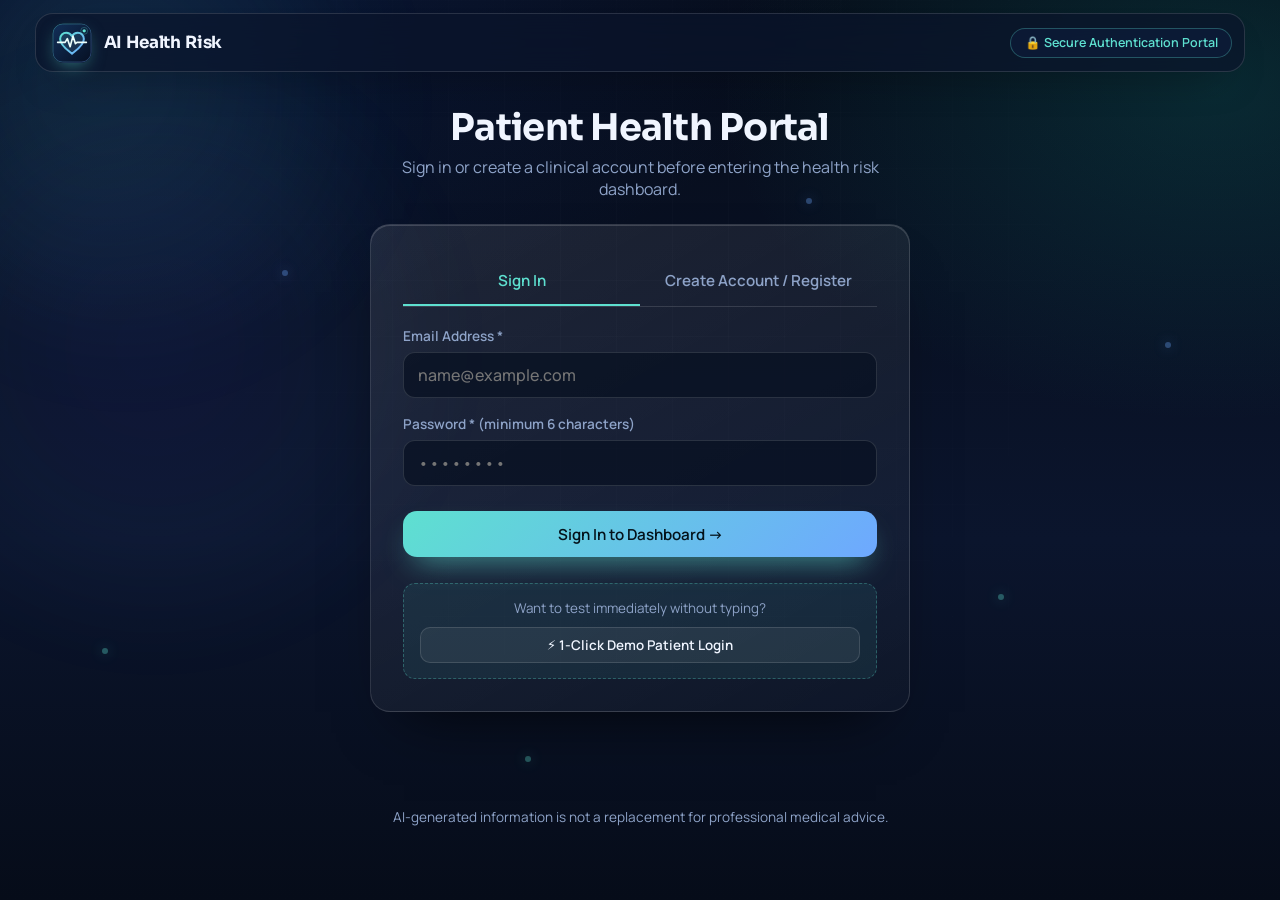
==== admin.html @ 74d78f38 "Checkpoint: Working baseline before HealthBridge AI transformation" ====
<!DOCTYPE html>
<html lang="en">

<head>
  <meta charset="utf-8">
  <meta name="viewport" content="width=device-width, initial-scale=1">
  <title>Private Database & Access Logs | AI Health Risk</title>
  <meta name="description" content="Private database viewer and access activity log.">
  <meta name="theme-color" content="#060c19">
  <link rel="icon" href="assets/icons/favicon.svg" type="image/svg+xml">
  <link rel="stylesheet" href="style.css">
  <style>
    .admin-container {
      max-width: 1080px;
      margin: 1.5rem auto 3rem;
    }
    .admin-stat-grid {
      display: grid;
      grid-template-columns: repeat(auto-fit, minmax(210px, 1fr));
      gap: 1rem;
      margin: 1.2rem 0;
    }
    .stat-card {
      padding: 1.2rem;
      border-radius: 16px;
      background: rgba(255, 255, 255, 0.04);
      border: 1px solid var(--edge);
    }
    .stat-val {
      font-family: 'Sora', sans-serif;
      font-size: 1.8rem;
      font-weight: 700;
      color: var(--text);
      margin: .2rem 0;
    }
    .admin-table-wrap {
      overflow-x: auto;
      border-radius: 14px;
      border: 1px solid var(--edge);
      margin-top: .8rem;
    }
    .admin-table {
      width: 100%;
      border-collapse: collapse;
      text-align: left;
      font-size: .88rem;
    }
    .admin-table th {
      background: rgba(14, 28, 58, 0.85);
      color: var(--mute);
      padding: .85rem 1rem;
      font-weight: 600;
      border-bottom: 1px solid var(--edge);
      text-transform: uppercase;
      font-size: .75rem;
      letter-spacing: .06em;
    }
    .admin-table td {
      padding: .85rem 1rem;
      border-bottom: 1px solid rgba(255, 255, 255, 0.05);
      color: var(--text);
    }
    .admin-table tr:hover td {
      background: rgba(94, 224, 208, 0.04);
    }
    .status-badge-ok {
      display: inline-flex;
      align-items: center;
      gap: .35rem;
      padding: .2rem .65rem;
      border-radius: 99px;
      font-size: .78rem;
      font-weight: 700;
      background: rgba(95, 227, 176, 0.15);
      border: 1px solid rgba(95, 227, 176, 0.35);
      color: var(--low);
    }
    .status-badge-failed {
      display: inline-flex;
      align-items: center;
      gap: .35rem;
      padding: .2rem .65rem;
      border-radius: 99px;
      font-size: .78rem;
      font-weight: 700;
      background: rgba(255, 93, 120, 0.15);
      border: 1px solid rgba(255, 93, 120, 0.35);
      color: var(--crit);
    }
    .db-location-box {
      display: flex;
      align-items: center;
      gap: .6rem;
      padding: .8rem 1rem;
      border-radius: 12px;
      background: rgba(8, 16, 34, 0.8);
      border: 1px solid var(--edge);
      font-family: monospace;
      font-size: .85rem;
      color: var(--aqua);
      margin: 1rem 0;
      word-break: break-all;
    }
    .tab-pills {
      display: flex;
      gap: .5rem;
      margin-bottom: 1rem;
    }
    .tab-pill {
      padding: .5rem 1.1rem;
      border-radius: 10px;
      border: 1px solid var(--edge);
      background: rgba(255, 255, 255, 0.05);
      color: var(--mute);
      cursor: pointer;
      font-weight: 600;
      font-size: .88rem;
      transition: all .2s;
    }
    .tab-pill.active {
      background: linear-gradient(135deg, var(--aqua), var(--blue));
      color: #04121a;
      border-color: transparent;
    }
  </style>
</head>

<body>
  <a class="skip" href="#main">Skip to content</a>
  <div class="bg" aria-hidden="true"><i></i><i></i><i></i><i></i><i></i><i></i></div>
  <div class="orb-float a" aria-hidden="true"></div>
  <div class="orb-float b" aria-hidden="true"></div>

  <header class="topbar">
    <a class="brand" href="index.html" aria-label="AI Health Risk home">
      <b>
        <svg class="ico" viewBox="0 0 24 24" fill="none" stroke="currentColor" stroke-width="1.8" stroke-linecap="round" stroke-linejoin="round" aria-hidden="true">
          <path d="M3 12h4l3-8 4 16 3-8h4" />
        </svg>
      </b>
      <span>AI Health Risk</span>
    </a>
    <div style="display:flex;align-items:center;gap:.8rem;margin-left:auto">
      <span class="pill-chip" style="color:var(--mod);border-color:rgba(245,194,107,.4)">
        🔒 Owner Private View (Only Visible to You)
      </span>
      <a href="index.html" class="btn btn-sm">&larr; Return to Dashboard</a>
    </div>
  </header>

  <main id="main" class="container admin-container">
    <div style="display:flex;justify-content:space-between;align-items:flex-end;gap:1rem;flex-wrap:wrap;margin:1.4rem 0 1rem">
      <div>
        <h1 class="ptitle" style="margin:0 0 .2rem">Database & Login Activity Monitor</h1>
        <p class="psub" style="margin:0">Private database console showing registered patients and login event records. All accounts are auto-accepted with zero submit requirement.</p>
      </div>
      <button id="refresh-all-btn" class="btn p" type="button">🔄 Refresh Data</button>
    </div>

    <!-- Storage File Details -->
    <div class="db-location-box">
      <span>📁 Database Storage File:</span>
      <span><strong>health_risk.db</strong> (SQLite) &bull; Tables: <strong>users</strong>, <strong>login_activities</strong></span>
    </div>

    <!-- Summary Stats -->
    <div class="admin-stat-grid">
      <div class="stat-card">
        <span style="font-size:.82rem;color:var(--mute);text-transform:uppercase;letter-spacing:.05em">Total Registered Users</span>
        <div id="stat-total-users" class="stat-val" style="color:var(--aqua)">-</div>
        <p style="margin:0;font-size:.82rem;color:var(--mute)">Saved in <code>users</code> table</p>
      </div>
      <div class="stat-card">
        <span style="font-size:.82rem;color:var(--mute);text-transform:uppercase;letter-spacing:.05em">Account Status</span>
        <div class="stat-val" style="color:var(--low)">100% Accepted</div>
        <p style="margin:0;font-size:.82rem;color:var(--mute)">All users auto-accepted</p>
      </div>
      <div class="stat-card">
        <span style="font-size:.82rem;color:var(--mute);text-transform:uppercase;letter-spacing:.05em">Login Events Logged</span>
        <div id="stat-total-logins" class="stat-val" style="color:var(--blue)">-</div>
        <p style="margin:0;font-size:.82rem;color:var(--mute)">Saved in <code>login_activities</code></p>
      </div>
      <div class="stat-card">
        <span style="font-size:.82rem;color:var(--mute);text-transform:uppercase;letter-spacing:.05em">Server Status</span>
        <div id="stat-server-status" class="stat-val" style="color:var(--low)">Online</div>
        <p style="margin:0;font-size:.82rem;color:var(--mute)">FastAPI backend at :8000</p>
      </div>
    </div>

    <!-- Navigation View Switcher -->
    <div class="tab-pills">
      <button class="tab-pill active" id="pill-users-btn" type="button">👥 Registered Accounts Database</button>
      <button class="tab-pill" id="pill-logins-btn" type="button">📋 Login & Access Logs (Who Logged In)</button>
    </div>

    <!-- View 1: Registered Users Table -->
    <section id="section-users" class="glass tilt" style="margin-bottom:2rem">
      <div class="card-header">
        <div>
          <h2 style="margin:0;font-size:1.25rem">Registered Patient Accounts</h2>
          <p style="color:var(--mute);font-size:.88rem;margin-top:.2rem">All users saved in <code>health_risk.db</code>. Status is permanently accepted.</p>
        </div>
      </div>
      <div class="admin-table-wrap">
        <table class="admin-table">
          <thead>
            <tr>
              <th style="width:60px">ID</th>
              <th>Full Name</th>
              <th>Email Address</th>
              <th>Registration Date</th>
              <th>Status</th>
              <th>Assessments</th>
            </tr>
          </thead>
          <tbody id="admin-users-tbody">
            <tr>
              <td colspan="6" style="text-align:center;padding:1.5rem;color:var(--mute)">Loading users from health_risk.db...</td>
            </tr>
          </tbody>
        </table>
      </div>
    </section>

    <!-- View 2: Login Events Log Table -->
    <section id="section-logins" class="glass tilt" style="display:none;margin-bottom:2rem">
      <div class="card-header">
        <div>
          <h2 style="margin:0;font-size:1.25rem">Login Activity History</h2>
          <p style="color:var(--mute);font-size:.88rem;margin-top:.2rem">Log of who attempted to log in or register, timestamps, and authentication outcomes.</p>
        </div>
      </div>
      <div class="admin-table-wrap">
        <table class="admin-table">
          <thead>
            <tr>
              <th style="width:60px">#</th>
              <th>Event</th>
              <th>User Email</th>
              <th>User Name</th>
              <th>Event Timestamp</th>
              <th>Outcome</th>
            </tr>
          </thead>
          <tbody id="admin-logins-tbody">
            <tr>
              <td colspan="6" style="text-align:center;padding:1.5rem;color:var(--mute)">Loading login event history from health_risk.db...</td>
            </tr>
          </tbody>
        </table>
      </div>
    </section>
  </main>

  <footer class="site">Private Clinical Administrator Console &bull; AI Health Risk Prediction System</footer>
  <script src="api.js"></script>
  <script src="common.js"></script>
  <script src="admin.js"></script>
</body>

</html>
---- style.css ----
@import url('https://fonts.googleapis.com/css2?family=Manrope:wght@400;500;600;700&family=Sora:wght@500;600;700&display=swap');

:root {
  /* ============================================================
     DESIGN SYSTEM TOKENS: AI HEALTH RISK PREDICTION SYSTEM
     ============================================================ */
  /* Surfaces & Backgrounds */
  --bg-deep: #050b17;
  --bg-base: #060c19;
  --bg-surface: #0b152d;
  --bg-surface-elevated: #101e40;
  --bg-glass: rgba(11, 22, 48, 0.72);
  --bg-glass-hover: rgba(16, 32, 68, 0.82);
  --bg-card: rgba(13, 24, 52, 0.65);
  --bg-input: rgba(7, 14, 30, 0.78);

  /* Brand Palette (Medical Teal & Clinical Blue) */
  --primary: #5ee0d0;
  --primary-hover: #45d4c3;
  --primary-glow: rgba(94, 224, 208, 0.28);
  --primary-muted: rgba(94, 224, 208, 0.12);
  --secondary: #6ea8ff;
  --secondary-glow: rgba(110, 168, 255, 0.25);
  --secondary-muted: rgba(110, 168, 255, 0.12);
  --accent-cyan: #38bdf8;

  /* High-Contrast Accessible Text */
  --text-main: #f0f5ff;
  --text-secondary: #c0d1ed;
  --text-muted: #8ea3c8;
  --text-faint: #5d7195;
  --text-inverse: #031218;

  /* Semantic Clinical Risk Tokens (Always accompanied by icon + text label) */
  --risk-low: #34d399;
  --risk-low-bg: rgba(52, 211, 153, 0.14);
  --risk-low-border: rgba(52, 211, 153, 0.4);

  --risk-mod: #fbbf24;
  --risk-mod-bg: rgba(251, 191, 36, 0.14);
  --risk-mod-border: rgba(251, 191, 36, 0.4);

  --risk-high: #fb923c;
  --risk-high-bg: rgba(251, 146, 60, 0.15);
  --risk-high-border: rgba(251, 146, 60, 0.45);

  --risk-crit: #f87171;
  --risk-crit-bg: rgba(248, 113, 113, 0.16);
  --risk-crit-border: rgba(248, 113, 113, 0.48);

  --risk-info: #60a5fa;
  --risk-info-bg: rgba(96, 165, 250, 0.14);
  --risk-info-border: rgba(96, 165, 250, 0.4);

  /* Borders & Shadows */
  --border-subtle: rgba(255, 255, 255, 0.08);
  --border-card: rgba(255, 255, 255, 0.13);
  --border-glow: rgba(94, 224, 208, 0.35);
  --shadow-sm: 0 4px 14px rgba(0, 0, 0, 0.35);
  --shadow-md: 0 16px 36px -12px rgba(0, 0, 0, 0.7);
  --shadow-lg: 0 24px 60px -20px rgba(0, 0, 0, 0.85);

  /* Geometry & Radii */
  --radius-xs: 6px;
  --radius-sm: 10px;
  --radius-md: 14px;
  --radius-lg: 20px;
  --radius-pill: 9999px;

  /* Motion & Transitions */
  --ease: cubic-bezier(0.2, 0.7, 0.2, 1);
  --trans-fast: 0.15s var(--ease);
  --trans-normal: 0.25s var(--ease);

  /* Backward Compatibility Aliases */
  --ink: var(--bg-base);
  --ink2: var(--bg-surface);
  --text: var(--text-main);
  --mute: var(--text-muted);
  --aqua: var(--primary);
  --blue: var(--secondary);
  --edge: var(--border-card);
  --low: var(--risk-low);
  --mod: var(--risk-mod);
  --high: var(--risk-high);
  --crit: var(--risk-crit);
  --info: var(--risk-info);
  --r: var(--radius-lg);
}
h1,h2,h3,h4{font-family:'Sora',sans-serif;letter-spacing:-.02em;color:var(--text);}
p,li,span,label{color:inherit;}
/* ambient background */
.bg{position:fixed;inset:0;pointer-events:none;z-index:0;overflow:hidden;}
.bg:before{content:"";position:absolute;inset:0;opacity:.5;
  background-image:linear-gradient(rgba(255,255,255,.035) 1px,transparent 1px),linear-gradient(90deg,rgba(255,255,255,.035) 1px,transparent 1px);
  background-size:56px 56px;mask-image:radial-gradient(ellipse at 50% 30%,#000,transparent 75%);}
.bg i{position:absolute;width:6px;height:6px;border-radius:50%;background:var(--aqua);opacity:.35;
  box-shadow:0 0 14px var(--aqua);animation:drift 18s ease-in-out infinite;}
.bg i:nth-child(1){left:8%;top:72%;animation-delay:-2s}.bg i:nth-child(2){left:22%;top:30%;animation-delay:-7s;background:var(--blue);box-shadow:0 0 14px var(--blue)}
.bg i:nth-child(3){left:41%;top:84%;animation-delay:-11s}.bg i:nth-child(4){left:63%;top:22%;animation-delay:-4s;background:var(--blue);box-shadow:0 0 14px var(--blue)}
.bg i:nth-child(5){left:78%;top:66%;animation-delay:-9s}.bg i:nth-child(6){left:91%;top:38%;animation-delay:-14s;background:var(--blue);box-shadow:0 0 14px var(--blue)}
@keyframes drift{0%,100%{transform:translate3d(0,0,0)}50%{transform:translate3d(18px,-46px,0)}}
/* glass + 3D */
.glass{position:relative;border-radius:var(--r);padding:1.4rem 1.5rem;border:1px solid var(--edge);
  background:linear-gradient(150deg,rgba(255,255,255,.09),rgba(255,255,255,.025));
  backdrop-filter:blur(18px) saturate(140%);-webkit-backdrop-filter:blur(18px) saturate(140%);
  box-shadow:0 34px 60px -34px rgba(0,0,0,.75),inset 0 1px 0 rgba(255,255,255,.16);}
.tilt{transform-style:preserve-3d;transition:transform .18s var(--ease),box-shadow .25s var(--ease);will-change:transform;}
.tilt:hover{box-shadow:0 44px 70px -30px rgba(0,0,0,.8),0 0 0 1px rgba(94,224,208,.25),inset 0 1px 0 rgba(255,255,255,.2);}
.tilt:after{content:"";position:absolute;inset:0;border-radius:inherit;pointer-events:none;opacity:0;transition:opacity .25s;
  background:radial-gradient(300px circle at var(--mx,50%) var(--my,50%),rgba(94,224,208,.14),transparent 60%);}
.tilt:hover:after{opacity:1}
.grid{display:grid;gap:1rem;grid-template-columns:repeat(auto-fit,minmax(230px,1fr));margin:1rem 0;}
.grid2{display:grid;gap:1rem;grid-template-columns:1.1fr 1fr;margin:1rem 0;}
@media(max-width:820px){.grid2{grid-template-columns:1fr}}
.ico{width:22px;height:22px;flex:none}
.chip-ico{display:inline-grid;place-items:center;width:44px;height:44px;border-radius:14px;color:var(--aqua);
  background:rgba(94,224,208,.1);border:1px solid rgba(94,224,208,.25);margin-bottom:.7rem;}
.glass h3{margin:.1rem 0 .35rem;font-size:1.08rem}
.glass p{color:var(--mute);margin:0;line-height:1.55;font-size:.95rem}
/* single orchestrated entrance, staggered */
.rise{animation:rise .6s var(--ease) both;animation-delay:calc(var(--i,0)*70ms);}
@keyframes rise{from{opacity:0;transform:translateY(16px)}to{opacity:1;transform:none}}
/* brand + nav */
.brand{display:flex;align-items:center;gap:.7rem;font-family:'Sora';font-weight:600;font-size:1.05rem;padding:.2rem 0 .6rem}
.brand b{display:grid;place-items:center;width:36px;height:36px;border-radius:11px;color:#04121a;
  background:linear-gradient(135deg,var(--aqua),var(--blue));box-shadow:0 8px 22px -6px rgba(94,224,208,.6)}
.cta{display:inline-flex;align-items:center;gap:.5rem;padding:.85rem 1.4rem;border-radius:14px;font-weight:700;text-decoration:none!important;
  transition:transform .15s var(--ease),box-shadow .2s;}
.cta:hover{transform:translateY(-2px)}.cta:active{transform:scale(.98)}
.cta.p{color:#04121a!important;background:linear-gradient(135deg,var(--aqua),var(--blue));box-shadow:0 16px 34px -14px rgba(94,224,208,.8)}
.cta.s{color:var(--text)!important;border:1px solid var(--edge);background:rgba(255,255,255,.06)}
/* hero */
.hero{display:grid;grid-template-columns:1.15fr .85fr;gap:2rem;align-items:center;padding:2.2rem 0 1rem;}
.hero h1{font-size:clamp(2rem,5vw,3.6rem);line-height:1.04;margin:0 0 1rem}
#hero-title {
  background: linear-gradient(135deg, var(--aqua), var(--blue));
  -webkit-background-clip: text;
  background-clip: text;
  -webkit-text-fill-color: transparent;
  color: transparent;
  filter: drop-shadow(0 0 15px rgba(94, 224, 208, 0.4));
  font-weight: 800;
  letter-spacing: 0.05em;
}
.hero p{color:var(--mute);font-size:1.05rem;line-height:1.65;max-width:52ch;margin:0 0 1.6rem}
.hero .row{display:flex;gap:.8rem;flex-wrap:wrap}
@media(max-width:860px){.hero{grid-template-columns:1fr;text-align:left}.orb-wrap{order:-1;height:250px!important}}
.orb-wrap{height:380px;perspective:900px;display:grid;place-items:center}
.orb{position:relative;width:260px;height:260px;transform-style:preserve-3d;animation:spin 26s linear infinite;}
.orb .rg{position:absolute;inset:0;border-radius:50%;border:1.5px solid rgba(94,224,208,.45);box-shadow:0 0 30px rgba(94,224,208,.15),inset 0 0 30px rgba(94,224,208,.08)}
.orb .rg:nth-child(2){transform:rotateY(60deg);border-color:rgba(110,168,255,.5)}
.orb .rg:nth-child(3){transform:rotateY(120deg);border-color:rgba(255,255,255,.25)}
.orb .rg:nth-child(4){transform:rotateX(90deg);border-color:rgba(94,224,208,.3)}
@keyframes spin{to{transform:rotateX(-12deg) rotateY(360deg)}}
.core{position:absolute;width:150px;height:150px;border-radius:50%;display:grid;place-items:center;
  background:radial-gradient(circle at 35% 30%,rgba(255,255,255,.25),rgba(94,224,208,.18) 45%,rgba(14,40,90,.55));
  border:1px solid var(--edge);box-shadow:0 0 70px rgba(94,224,208,.35);animation:beat 3.2s ease-in-out infinite}
@keyframes beat{0%,100%{transform:scale(1)}50%{transform:scale(1.05)}}
.core svg{width:96px;fill:none;stroke:var(--aqua);stroke-width:3;stroke-linecap:round;stroke-linejoin:round;
  stroke-dasharray:180;animation:ecg 3.2s linear infinite}
@keyframes ecg{from{stroke-dashoffset:180}to{stroke-dashoffset:-180}}
/* page title */
.ptitle{margin:1.2rem 0 .2rem;font-size:clamp(1.6rem,3.4vw,2.3rem)}
.psub{color:var(--mute);margin:0 0 .6rem}
/* result */
.risk-low{--risk:var(--low)}.risk-mod{--risk:var(--mod)}.risk-high{--risk:var(--high)}.risk-crit{--risk:var(--crit)}.risk-info{--risk:var(--info)}
.ringbox{display:flex;align-items:center;gap:1.6rem;flex-wrap:wrap}
.ring-wrap{position:relative;width:170px;height:170px;flex:none}
.ring{width:100%;height:100%;transform:rotate(-90deg)}
.ring circle{fill:none;stroke-width:9;stroke-linecap:round}
.ring .trk{stroke:rgba(255,255,255,.09)}
.ring .val{stroke:var(--risk);stroke-dasharray:339.3;stroke-dashoffset:var(--off);animation:fill 1.1s var(--ease) both;filter:drop-shadow(0 0 8px var(--risk))}
@keyframes fill{from{stroke-dashoffset:339.3}}
.ring-c{position:absolute;inset:0;display:grid;place-content:center;text-align:center}
.ring-c b{font-family:'Sora';font-size:2.1rem;line-height:1}.ring-c small{color:var(--mute);font-size:.72rem;margin-top:.3rem}
.level{font-family:'Sora';font-weight:700;font-size:clamp(1.6rem,3.4vw,2.2rem);color:var(--risk);margin:.2rem 0 .3rem}
.pill{display:inline-flex;align-items:center;gap:.4rem;padding:.25rem .7rem;border-radius:999px;font-size:.78rem;font-weight:600;
  color:var(--risk);border:1px solid color-mix(in srgb,var(--risk) 45%,transparent);background:color-mix(in srgb,var(--risk) 12%,transparent)}
.pill:before{content:"";width:7px;height:7px;border-radius:50%;background:var(--risk);box-shadow:0 0 8px var(--risk)}
.bar{margin:.7rem 0}.bar div.t{display:flex;justify-content:space-between;font-size:.9rem;margin-bottom:.3rem}
.bar .tr{height:8px;border-radius:99px;background:rgba(255,255,255,.08);overflow:hidden}
.bar .fl{height:100%;border-radius:99px;transform-origin:left;animation:grow .9s var(--ease) both;background:linear-gradient(90deg,var(--aqua),var(--blue))}
.bar .fl.top{background:var(--risk)}
@keyframes grow{from{transform:scaleX(0)}}
.metric .v{font-family:'Sora';font-size:1.6rem;font-weight:600;margin:.1rem 0 .5rem}
.metric .v small{font-size:.8rem;color:var(--mute);font-weight:500;margin-left:.25rem}
.metric .k{color:var(--mute);font-size:.85rem}
.flag{--risk:var(--high)}.ok{--risk:var(--low)}.neu{--risk:var(--info)}
/* recommendation cards */
details.rec{padding:0}
details.rec>summary{list-style:none;cursor:pointer;display:flex;align-items:center;gap:.9rem;padding:1.15rem 1.4rem;user-select:none}
details.rec>summary::-webkit-details-marker{display:none}
details.rec>summary h3{margin:0;flex:1}
details.rec>summary:after{content:"";width:9px;height:9px;border-right:2px solid var(--mute);border-bottom:2px solid var(--mute);transform:rotate(45deg);transition:transform .25s}
details.rec[open]>summary:after{transform:rotate(-135deg)}
details.rec .body{padding:0 1.4rem 1.3rem;animation:rise .35s var(--ease) both}
details.rec ul{list-style:none;margin:0;padding:0;display:grid;gap:.6rem}
details.rec li{display:flex;gap:.7rem;line-height:1.5;color:var(--text);font-size:.96rem}
details.rec li .ico{width:18px;height:18px;margin-top:.15rem;color:var(--aqua)}
details.rec.no li .ico{color:var(--high)}
.warn{border-color:color-mix(in srgb,var(--crit) 55%,transparent)!important;background:linear-gradient(150deg,color-mix(in srgb,var(--crit) 16%,transparent),rgba(255,255,255,.02))}
.warn .chip-ico{color:var(--crit);background:rgba(255,93,120,.12);border-color:rgba(255,93,120,.35)}
/* prescription sheet */
.rx{border-radius:var(--r);padding:1.6rem 1.7rem}
.rx h4{margin:1.3rem 0 .5rem;font-size:1rem;color:var(--aqua)}
.rx hr{border:0;border-top:1px dashed var(--edge);margin:1.1rem 0}
.kv{display:grid;grid-template-columns:repeat(auto-fit,minmax(150px,1fr));gap:.8rem}
.kv div{font-size:.8rem;color:var(--mute)}.kv b{display:block;color:var(--text);font-size:1rem;margin-top:.1rem}
.disc{display:grid;grid-template-columns:1fr 1fr;gap:1rem}
@media(max-width:700px){.disc{grid-template-columns:1fr}}
.disc .glass{padding:1.1rem 1.2rem}
.empty{color:var(--mute);font-style:italic}
/* a11y */
button:focus-visible,a:focus-visible,summary:focus-visible{outline:2px solid var(--aqua);outline-offset:3px}
@media(prefers-reduced-motion:reduce){*{animation:none!important;transition:none!important}}

/* ================= site layout (standalone pages) ================= */
html{scroll-behavior:smooth;-webkit-text-size-adjust:100%}
html,body{font-family:'Manrope',system-ui,sans-serif;color:var(--text)}
body{margin:0;min-height:100vh;overflow-x:hidden;background:
  radial-gradient(1200px 700px at 12% -10%,#12307a55,transparent 60%),
  radial-gradient(900px 600px at 95% 10%,#0f766e44,transparent 55%),
  linear-gradient(180deg,var(--ink),var(--ink2) 60%,var(--ink));background-attachment:fixed}
body.leaving{opacity:0;transition:opacity .14s ease}
.container{position:relative;z-index:1;max-width:1180px;margin:0 auto;padding:0 1.4rem 4rem;animation:pagein .5s var(--ease) both}
@keyframes pagein{from{opacity:0;transform:translateY(10px)}to{opacity:1;transform:none}}
.sr{position:absolute;width:1px;height:1px;overflow:hidden;clip:rect(0 0 0 0);white-space:nowrap}
.skip{position:absolute;left:-999px;top:.5rem;z-index:50;background:var(--aqua);color:#04121a;padding:.5rem .9rem;border-radius:10px;font-weight:700}
.skip:focus{left:.8rem}
.orb-float{position:fixed;border-radius:50%;filter:blur(70px);opacity:.35;pointer-events:none;z-index:0;animation:drift 22s ease-in-out infinite}
.orb-float.a{width:340px;height:340px;background:#2a5bd7;left:-80px;top:35%}
.orb-float.b{width:300px;height:300px;background:#0f9d8f;right:-60px;top:8%;animation-delay:-9s}
/* top bar */
.topbar{position:sticky;top:.8rem;z-index:20;display:flex;align-items:center;justify-content:space-between;gap:1rem;
  max-width:1180px;width:calc(100% - 2.8rem);margin:.8rem auto 0;padding:.55rem .7rem .55rem 1rem;border-radius:18px;
  border:1px solid var(--edge);background:rgba(10,20,44,.7);backdrop-filter:blur(16px);-webkit-backdrop-filter:blur(16px);
  box-shadow:0 20px 40px -24px rgba(0,0,0,.7)}
.brand{padding:0;color:var(--text);text-decoration:none}
.menu{display:flex;gap:.3rem}
.menu a{padding:.55rem .95rem;border-radius:12px;color:var(--mute);text-decoration:none;font-weight:600;font-size:.92rem;transition:color .2s,background .2s}
.menu a:hover{color:var(--text);background:rgba(255,255,255,.07)}
.menu a[aria-current="page"]{color:#04121a;background:linear-gradient(135deg,var(--aqua),var(--blue))}
.burger{display:none;width:44px;height:44px;border-radius:12px;border:1px solid var(--edge);background:rgba(255,255,255,.06);cursor:pointer;place-items:center}
.burger span,.burger span:before,.burger span:after{content:"";display:block;width:18px;height:2px;background:var(--text);border-radius:2px;position:relative;transition:transform .2s,opacity .2s}
.burger span:before{position:absolute;top:-6px}.burger span:after{position:absolute;top:6px}
.burger[aria-expanded="true"] span{background:transparent}
.burger[aria-expanded="true"] span:before{top:0;transform:rotate(45deg)}.burger[aria-expanded="true"] span:after{top:0;transform:rotate(-45deg)}
@media(max-width:760px){
  .burger{display:grid}
  .menu{display:none;position:absolute;top:calc(100% + .5rem);left:0;right:0;flex-direction:column;padding:.6rem;border-radius:18px;
    border:1px solid var(--edge);background:rgba(10,20,44,.96);backdrop-filter:blur(16px)}
  .menu.open{display:flex}.menu a{padding:.9rem 1rem}
}
/* buttons */
.btn{display:inline-flex;align-items:center;justify-content:center;gap:.5rem;font:600 .95rem 'Manrope',system-ui,sans-serif;min-height:46px;padding:0 1.3rem;
  border-radius:14px;cursor:pointer;color:var(--text);text-decoration:none;border:1px solid var(--edge);background:rgba(255,255,255,.06);
  transition:transform .15s var(--ease),box-shadow .2s,border-color .2s}
.btn:hover:not(:disabled){transform:translateY(-2px);border-color:rgba(94,224,208,.5);box-shadow:0 12px 26px -12px rgba(94,224,208,.55)}
.btn:active{transform:translateY(1px) scale(.985)}
.btn:disabled{opacity:.5;cursor:wait}
.btn.p{color:#04121a;border:0;background:linear-gradient(135deg,var(--aqua),var(--blue));box-shadow:0 14px 30px -12px rgba(94,224,208,.7)}
.pager{display:flex;justify-content:space-between;gap:1rem;margin:2rem 0 0;flex-wrap:wrap}
.pager .btn{min-width:160px}
.actions{display:flex;gap:.8rem;margin-top:1rem;flex-wrap:wrap}
/* form */
.fields{display:grid;gap:1rem;grid-template-columns:repeat(auto-fit,minmax(200px,1fr));margin:1rem 0 1.4rem}
.fields label{display:grid;gap:.35rem;font-size:.85rem;color:var(--mute);font-weight:600}
.fields input,.fields select{font:500 1rem 'Manrope',system-ui,sans-serif;color:var(--text);min-height:46px;padding:0 .9rem;border-radius:12px;
  border:1px solid var(--edge);background:rgba(8,16,34,.7);width:100%;box-sizing:border-box}
.fields input:focus,.fields select:focus{outline:2px solid var(--aqua);outline-offset:1px}
.fields option{background:#0b1630}
.err{color:#ff9aa9;margin:.8rem 0 0;min-height:1.2em}
.hint{font-size:.82rem;color:var(--mute);margin-top:.8rem}
.empty-card{text-align:center;padding:2.4rem 1.4rem;margin-top:2rem}
.empty-card .btn{margin-top:1.1rem}
footer.site{position:relative;z-index:1;text-align:center;color:var(--mute);font-size:.85rem;padding:0 1.4rem 2rem}
.cat-meta{display:flex;gap:.6rem;align-items:center}
.muted-card{opacity:.7}
html.js .reveal{opacity:0;transform:translateY(18px)}
html.js .reveal.in{opacity:1;transform:none;transition:opacity .6s var(--ease),transform .6s var(--ease);transition-delay:calc(var(--i,0)*70ms)}
.rise{animation:none}
@media(max-width:560px){.glass{padding:1.1rem 1.1rem}.ring-wrap{width:140px;height:140px}.container{padding:0 1rem 3rem}.topbar{width:calc(100% - 2rem)}}
@media print{
  .bg,.orb-float,.topbar,.noprint,footer.site{display:none!important}
  body{background:#fff!important}
  .glass,.rx{background:#fff!important;box-shadow:none!important;border:1px solid #bbb!important;backdrop-filter:none}
  html.js .reveal{opacity:1!important;transform:none!important}
}

/* ============================================================
   AUTH, RECENT PROBLEMS, HISTORY, VAULT & ALLERGY ADDITIONS
   ============================================================ */

/* Topbar Auth Badge & Navigation */
.auth-nav{display:flex;align-items:center;gap:.6rem;margin-left:auto}
.user-badge{display:inline-flex;align-items:center;gap:.5rem;padding:.4rem .85rem;border-radius:12px;
  background:rgba(255,255,255,.07);border:1px solid var(--edge);font-size:.85rem;font-weight:600;color:var(--text)}
.user-badge svg{width:16px;height:16px;color:var(--aqua)}
.btn-sm{min-height:36px;padding:0 .9rem;font-size:.84rem;border-radius:10px}
.btn-danger{color:#ff9aa9!important;border-color:rgba(255,93,120,.35)!important;background:rgba(255,93,120,.1)!important}
.btn-danger:hover{border-color:var(--crit)!important;box-shadow:0 8px 20px -8px rgba(255,93,120,.6)!important}

/* Auth Modal */
.modal-overlay{position:fixed;inset:0;background:rgba(4,10,22,.85);backdrop-filter:blur(12px);-webkit-backdrop-filter:blur(12px);
  z-index:9999;display:grid;place-items:center;padding:1.4rem;animation:fadein .2s var(--ease) both}
.modal-card{width:100%;max-width:440px;border-radius:var(--r);position:relative;animation:modalpop .3s var(--ease) both}
@keyframes fadein{from{opacity:0}to{opacity:1}}
@keyframes modalpop{from{opacity:0;transform:scale(.95) translateY(12px)}to{opacity:1;transform:none}}
.modal-close{position:absolute;top:1.1rem;right:1.1rem;width:34px;height:34px;border-radius:10px;
  background:rgba(255,255,255,.07);border:1px solid var(--edge);color:var(--mute);cursor:pointer;display:grid;place-items:center}
.modal-close:hover{color:var(--text);border-color:rgba(255,255,255,.3)}
.auth-tabs{display:flex;border-bottom:1px solid var(--edge);margin:1rem 0 1.3rem}
.auth-tab{flex:1;background:transparent;border:0;padding:.8rem;color:var(--mute);font:600 .95rem 'Manrope',sans-serif;
  cursor:pointer;border-bottom:2px solid transparent;transition:all .2s}
.auth-tab.active{color:var(--aqua);border-bottom-color:var(--aqua)}
.quick-demo-box{margin-top:1.2rem;padding:.9rem 1rem;border-radius:12px;background:rgba(94,224,208,.08);
  border:1px dashed rgba(94,224,208,.3);text-align:center}
.quick-demo-box p{font-size:.82rem;color:var(--mute);margin-bottom:.6rem}

/* Notifications Toast */
.toast-container{position:fixed;bottom:1.5rem;right:1.5rem;z-index:99999;display:flex;flex-direction:column;gap:.6rem;max-width:380px}
.toast{display:flex;align-items:center;gap:.75rem;padding:.9rem 1.2rem;border-radius:14px;
  font-size:.9rem;font-weight:500;box-shadow:0 20px 40px -10px rgba(0,0,0,.8);animation:toastin .3s var(--ease) both}
.toast.success{background:rgba(10,34,30,.95);border:1px solid var(--low);color:#d0fce7}
.toast.error{background:rgba(38,12,20,.95);border:1px solid var(--crit);color:#ffe4e8}
.toast.info{background:rgba(12,25,50,.95);border:1px solid var(--blue);color:#e2ecff}
@keyframes toastin{from{opacity:0;transform:translateY(20px)}to{opacity:1;transform:none}}

/* Forms & Natural Language Cards */
.nl-textarea{width:100%;min-height:110px;padding:.9rem 1rem;border-radius:14px;border:1px solid var(--edge);
  background:rgba(8,16,34,.7);color:var(--text);font:500 .98rem 'Manrope',sans-serif;line-height:1.55;
  box-sizing:border-box;resize:vertical;transition:border-color .2s}
.nl-textarea:focus{outline:2px solid var(--aqua);outline-offset:1px}
.form-row{display:grid;grid-template-columns:repeat(auto-fit,minmax(180px,1fr));gap:1rem;margin:1rem 0}
.form-state-box{padding:.9rem 1.1rem;border-radius:12px;margin:1rem 0;display:flex;align-items:center;gap:.7rem;font-size:.92rem}
.form-state-box.success{background:rgba(95,227,176,.12);border:1px solid var(--low);color:#c7f9e5}
.form-state-box.error{background:rgba(255,93,120,.12);border:1px solid var(--crit);color:#ffccd5}
.form-state-box.info{background:rgba(110,168,255,.12);border:1px solid var(--blue);color:#d9e7ff}

/* Lists, Cards, Vault & Repeaters */
.card-header{display:flex;justify-content:space-between;align-items:flex-start;gap:1rem;margin-bottom:.8rem;flex-wrap:wrap}
.card-badge{display:inline-flex;align-items:center;gap:.35rem;padding:.2rem .65rem;border-radius:99px;font-size:.76rem;font-weight:700}
.badge-cat{background:rgba(110,168,255,.15);border:1px solid rgba(110,168,255,.3);color:var(--blue)}
.badge-sev{background:rgba(245,194,107,.15);border:1px solid rgba(245,194,107,.35);color:var(--mod)}
.badge-sev.Severe,.badge-sev.Critical{background:rgba(255,93,120,.18);border-color:rgba(255,93,120,.4);color:var(--crit)}
.badge-sev.Mild{background:rgba(95,227,176,.15);border-color:rgba(95,227,176,.3);color:var(--low)}

/* File Dropzone & Upload */
.dropzone{border:2px dashed var(--edge);border-radius:16px;padding:2rem 1.4rem;text-align:center;
  cursor:pointer;transition:border-color .2s,background .2s;background:rgba(8,16,34,.4);position:relative}
.dropzone:hover,.dropzone.dragover{border-color:var(--aqua);background:rgba(94,224,208,.05)}
.dropzone input[type="file"]{position:absolute;inset:0;opacity:0;cursor:pointer}
.file-preview{display:flex;align-items:center;justify-content:space-between;gap:1rem;padding:.7rem 1rem;
  border-radius:12px;background:rgba(255,255,255,.06);border:1px solid var(--edge);margin-top:.8rem}

/* Dynamic Medicine Repeater */
.med-table{width:100%;border-collapse:separate;border-spacing:0 .5rem}
.med-row{display:grid;grid-template-columns:1.8fr 1.1fr 1.1fr 1.1fr auto;gap:.6rem;align-items:center;
  padding:.7rem .8rem;border-radius:12px;background:rgba(255,255,255,.04);border:1px solid var(--edge);margin-bottom:.6rem}
@media(max-width:760px){.med-row{grid-template-columns:1fr 1fr;gap:.5rem}.med-row .del-col{grid-column:span 2}}
.med-row input{min-height:40px;padding:0 .7rem;font-size:.88rem;border-radius:10px;border:1px solid var(--edge);
  background:rgba(8,16,34,.7);color:var(--text);width:100%;box-sizing:border-box}

/* Item history card styles */
.history-item{margin-bottom:1.1rem;position:relative}
.history-meta{display:flex;align-items:center;gap:1rem;color:var(--mute);font-size:.85rem;margin-bottom:.5rem;flex-wrap:wrap}
.history-title{font-size:1.15rem;font-weight:700;margin:0 0 .5rem;color:var(--text)}
.history-actions{display:flex;gap:.6rem;margin-top:1rem;justify-content:flex-end}
.pill-list{display:flex;flex-wrap:wrap;gap:.4rem;margin:.6rem 0}
.pill-chip{font-size:.8rem;padding:.2rem .6rem;border-radius:8px;background:rgba(255,255,255,.06);border:1px solid var(--edge);color:var(--text)}

/* ============================================================
   RECOMMENDATION ENGINE & MEDICINE SAFETY LAYER STYLES
   ============================================================ */

.rec-page-wrap{display:flex;flex-direction:column;gap:1.6rem;margin-top:1rem}

/* Emergency Safety Banner */
.emergency-banner{
  background:radial-gradient(ellipse at top left,rgba(255,93,120,.25),rgba(30,8,16,.92));
  border:2px solid var(--crit);
  border-radius:var(--r);
  padding:1.4rem 1.6rem;
  box-shadow:0 0 35px -5px rgba(255,93,120,.45);
  animation:emer-pulse 2.2s infinite ease-in-out;
  position:relative;
  overflow:hidden;
}
@keyframes emer-pulse{
  0%,100%{box-shadow:0 0 25px -5px rgba(255,93,120,.35);border-color:rgba(255,93,120,.8)}
  50%{box-shadow:0 0 45px 5px rgba(255,93,120,.65);border-color:rgba(255,140,160,1)}
}
.emergency-head{display:flex;align-items:center;gap:.9rem;margin-bottom:.6rem}
.emergency-badge{
  background:var(--crit);color:#fff;font-size:.78rem;font-weight:800;
  text-transform:uppercase;letter-spacing:.08em;padding:.25rem .75rem;border-radius:99px;
  display:inline-flex;align-items:center;gap:.4rem
}
.emergency-text{font-size:1.02rem;line-height:1.6;color:#ffe6ea;margin:.4rem 0 0;font-weight:500}

/* Patient Context Chips Bar */
.context-bar{
  display:flex;flex-wrap:wrap;align-items:center;justify-content:space-between;
  gap:.8rem;padding:.9rem 1.2rem;border-radius:14px;
  background:rgba(14,24,46,.5);border:1px solid var(--edge);font-size:.86rem
}
.context-chips-group{display:flex;flex-wrap:wrap;gap:.5rem;align-items:center}
.context-tag{
  display:inline-flex;align-items:center;gap:.4rem;padding:.2rem .65rem;border-radius:99px;
  background:rgba(94,224,208,.1);border:1px solid rgba(94,224,208,.3);color:var(--aqua);font-size:.8rem;font-weight:600
}
.context-tag.warn{
  background:rgba(245,194,107,.1);border-color:rgba(245,194,107,.35);color:var(--mod)
}

/* Risk Summary Card */
.risk-summary-card{padding:1.6rem}
.risk-summary-grid{display:grid;grid-template-columns:repeat(auto-fit,minmax(240px,1fr));gap:1.5rem;align-items:center}
.risk-metric-box{display:flex;flex-direction:column;gap:.3rem}
.risk-metric-val{font-size:2.2rem;font-weight:800;letter-spacing:-.02em;line-height:1.1}
.prob-dist-wrap{display:flex;flex-direction:column;gap:.55rem}
.prob-row{display:grid;grid-template-columns:100px 1fr 48px;align-items:center;gap:.8rem;font-size:.82rem}
.prob-bar-track{height:8px;border-radius:99px;background:rgba(255,255,255,.08);overflow:hidden;position:relative}
.prob-bar-fill{height:100%;border-radius:99px;transition:width .8s var(--ease)}
.fill-low{background:var(--low)}
.fill-mod{background:var(--mod)}
.fill-high{background:var(--high)}
.fill-crit{background:var(--crit)}

/* Doctor Recommendation Card */
.doc-rec-card{
  padding:1.6rem;
  border:1px solid rgba(110,168,255,.3);
  background:radial-gradient(ellipse at top right,rgba(110,168,255,.12),rgba(8,16,34,.7));
}
.doc-header{display:flex;justify-content:space-between;align-items:flex-start;flex-wrap:wrap;gap:1rem;margin-bottom:1rem}
.doc-title-group{display:flex;flex-direction:column;gap:.3rem}
.doc-specialist-title{font-size:1.45rem;font-weight:800;color:var(--text);margin:0;display:flex;align-items:center;gap:.6rem}
.urgency-pill{
  display:inline-flex;align-items:center;gap:.4rem;padding:.3rem .8rem;border-radius:99px;
  font-size:.8rem;font-weight:700;letter-spacing:.02em
}
.urgency-pill.Immediate,.urgency-pill.Emergency{background:rgba(255,93,120,.2);border:1px solid var(--crit);color:var(--crit)}
.urgency-pill.Prompt{background:rgba(255,142,60,.2);border:1px solid var(--high);color:var(--high)}
.urgency-pill.Timely{background:rgba(245,194,107,.2);border:1px solid var(--mod);color:var(--mod)}
.urgency-pill.Routine{background:rgba(95,227,176,.2);border:1px solid var(--low);color:var(--low)}
.doc-reason{font-size:.98rem;line-height:1.6;color:#d5e2f7;margin-bottom:1.1rem;font-weight:500}
.doc-points-title{font-size:.86rem;font-weight:700;text-transform:uppercase;letter-spacing:.05em;color:var(--mute);margin-bottom:.6rem}
.doc-points-list{list-style:none;padding:0;margin:0;display:flex;flex-direction:column;gap:.5rem}
.doc-points-list li{display:flex;align-items:flex-start;gap:.6rem;font-size:.92rem;line-height:1.45;color:var(--text)}
.doc-points-list li svg{width:16px;height:16px;color:var(--aqua);flex-shrink:0;margin-top:.2rem}

/* Guidance (What to do / What to avoid) */
.guidance-grid{display:grid;grid-template-columns:repeat(auto-fit,minmax(320px,1fr));gap:1.4rem}
.guidance-card{padding:1.5rem}
.guidance-head{display:flex;align-items:center;gap:.7rem;margin-bottom:1.1rem}
.guidance-head h2{margin:0;font-size:1.22rem}
.guidance-list{list-style:none;padding:0;margin:0;display:flex;flex-direction:column;gap:.75rem}
.guidance-list li{display:flex;align-items:flex-start;gap:.7rem;font-size:.92rem;line-height:1.52;color:var(--text)}
.guidance-list li svg{width:18px;height:18px;flex-shrink:0;margin-top:.2rem}
.guidance-do svg{color:var(--low)}
.guidance-avoid svg{color:var(--crit)}

/* Medicine Information & Safety Screening Section */
.med-section-head{display:flex;flex-direction:column;gap:.3rem;margin-top:.5rem}
.med-disclaimer-box{
  display:flex;align-items:flex-start;gap:.8rem;padding:1rem 1.2rem;border-radius:14px;
  background:rgba(245,194,107,.08);border:1px solid rgba(245,194,107,.3);font-size:.88rem;line-height:1.55;color:#fcecd0
}
.med-disclaimer-box svg{width:20px;height:20px;color:var(--mod);flex-shrink:0;margin-top:.15rem}

.meds-grid{display:grid;grid-template-columns:repeat(auto-fit,minmax(320px,1fr));gap:1.3rem;margin-top:.8rem}
.med-card{
  padding:1.4rem;display:flex;flex-direction:column;gap:.9rem;
  border:1px solid var(--edge);transition:border-color .2s
}
.med-card.conflict{border-color:rgba(255,93,120,.5);background:radial-gradient(ellipse at top right,rgba(255,93,120,.08),rgba(8,16,34,.7))}
.med-card-top{display:flex;justify-content:space-between;align-items:flex-start;gap:.6rem;flex-wrap:wrap}
.med-name-title{font-size:1.2rem;font-weight:700;margin:0;color:var(--text)}
.med-generic{font-size:.82rem;color:var(--mute);margin-top:.15rem}
.med-status-badge{
  font-size:.75rem;font-weight:700;padding:.2rem .6rem;border-radius:99px;display:inline-flex;align-items:center;gap:.35rem
}
.med-status-conflict{background:rgba(255,93,120,.18);border:1px solid var(--crit);color:#ff9aa9}
.med-status-review{background:rgba(110,168,255,.15);border:1px solid rgba(110,168,255,.35);color:var(--blue)}

.med-warning-alert{
  padding:.75rem .9rem;border-radius:10px;background:rgba(255,93,120,.12);
  border:1px solid rgba(255,93,120,.35);color:#ffd8df;font-size:.85rem;line-height:1.48;font-weight:500
}
.badge-verified-db{
  display:inline-flex;align-items:center;gap:.35rem;padding:.2rem .65rem;border-radius:99px;
  background:rgba(94,224,208,.12);border:1px solid rgba(94,224,208,.35);color:var(--aqua);
  font-size:.76rem;font-weight:700;text-transform:uppercase;letter-spacing:.04em
}
.badge-ai-guidance{
  display:inline-flex;align-items:center;gap:.35rem;padding:.2rem .65rem;border-radius:99px;
  background:rgba(110,168,255,.12);border:1px solid rgba(110,168,255,.35);color:var(--blue);
  font-size:.76rem;font-weight:700;text-transform:uppercase;letter-spacing:.04em
}
.med-screening-note{
  font-size:.78rem;color:var(--mute);line-height:1.45;padding:.5rem .7rem;border-radius:8px;
  background:rgba(255,255,255,.03);border:1px solid rgba(255,255,255,.06)
}

/* State Cards */
.rec-loading-card{text-align:center;padding:3rem 1.5rem}
.rec-spinner{
  width:44px;height:44px;border:3px solid rgba(255,255,255,.1);border-top-color:var(--aqua);
  border-radius:50%;margin:0 auto 1.2rem;animation:spin 1s linear infinite
}
@keyframes spin{to{transform:rotate(360deg)}}
.rec-empty-box{text-align:center;padding:3rem 1.5rem}

/* ============================================================
   PRESCRIPTION VAULT & COLLECTION STYLES
   ============================================================ */

/* Large Upload Container */
.vault-upload-container {
  padding: 2rem;
  margin: 1.5rem 0 2.5rem;
  border: 1px solid rgba(94, 224, 208, 0.25);
  background: radial-gradient(ellipse at top center, rgba(94, 224, 208, 0.08), rgba(8, 16, 34, 0.85));
  border-radius: var(--r);
  box-shadow: 0 20px 45px -15px rgba(0, 0, 0, 0.6);
  position: relative;
}

.vault-upload-hero {
  text-align: center;
  margin-bottom: 1.8rem;
}

.vault-upload-hero h2 {
  font-size: 1.6rem;
  margin: 0 0 .4rem;
  color: var(--text);
}

.vault-upload-hero p {
  color: var(--mute);
  font-size: .95rem;
  max-width: 60ch;
  margin: 0 auto;
}

/* Centered Upload Dropzone Box */
.vault-dropzone-box {
  position: relative;
  display: flex;
  flex-direction: column;
  align-items: center;
  justify-content: center;
  min-height: 180px;
  padding: 2rem 1.5rem;
  border: 2px dashed rgba(94, 224, 208, 0.35);
  border-radius: 16px;
  background: rgba(14, 24, 46, 0.45);
  transition: all 0.25s var(--ease);
  cursor: pointer;
  text-align: center;
}

.vault-dropzone-box:hover,
.vault-dropzone-box.dragover {
  border-color: var(--aqua);
  background: rgba(94, 224, 208, 0.08);
  box-shadow: 0 0 25px rgba(94, 224, 208, 0.2);
}

.vault-dropzone-box input[type="file"] {
  position: absolute;
  inset: 0;
  width: 100%;
  height: 100%;
  opacity: 0;
  cursor: pointer;
  z-index: 5;
}

.vault-dropzone-icon {
  width: 52px;
  height: 52px;
  border-radius: 14px;
  background: linear-gradient(135deg, rgba(94,224,208,.2), rgba(110,168,255,.2));
  color: var(--aqua);
  display: flex;
  align-items: center;
  justify-content: center;
  margin-bottom: 1rem;
  box-shadow: 0 8px 20px rgba(0,0,0,.3);
}

.vault-dropzone-icon svg {
  width: 28px;
  height: 28px;
}

.vault-upload-btn-centered {
  margin-top: .9rem;
  pointer-events: none; /* Let parent or input handle click */
  display: inline-flex;
  align-items: center;
  gap: .5rem;
}

/* File Selected Preview Banner */
.vault-preview-card {
  display: flex;
  align-items: center;
  justify-content: space-between;
  gap: 1.2rem;
  padding: 1rem 1.4rem;
  border-radius: 14px;
  background: rgba(14, 24, 46, 0.8);
  border: 1px solid rgba(94, 224, 208, 0.3);
  margin-top: 1.2rem;
  flex-wrap: wrap;
}

.vault-preview-left {
  display: flex;
  align-items: center;
  gap: 1rem;
}

.vault-thumb-wrap {
  width: 64px;
  height: 64px;
  border-radius: 10px;
  overflow: hidden;
  background: rgba(0, 0, 0, 0.3);
  border: 1px solid var(--edge);
  display: flex;
  align-items: center;
  justify-content: center;
  flex-shrink: 0;
}

.vault-thumb-wrap img {
  width: 100%;
  height: 100%;
  object-fit: cover;
}

.vault-thumb-wrap .pdf-icon-badge {
  font-size: 1.8rem;
}

.vault-file-meta-col {
  display: flex;
  flex-direction: column;
  gap: .25rem;
}

.vault-file-name {
  font-weight: 700;
  font-size: 1rem;
  color: var(--text);
  word-break: break-all;
}

.vault-file-size-type {
  font-size: .82rem;
  color: var(--mute);
  display: flex;
  align-items: center;
  gap: .6rem;
}

.vault-type-tag {
  display: inline-block;
  padding: .15rem .5rem;
  border-radius: 6px;
  font-size: .74rem;
  font-weight: 700;
  text-transform: uppercase;
  background: rgba(94, 224, 208, 0.15);
  color: var(--aqua);
  border: 1px solid rgba(94, 224, 208, 0.3);
}

.vault-preview-actions {
  display: flex;
  gap: .6rem;
  align-items: center;
}

/* Upload Fields Section inside container */
.vault-fields-grid {
  display: grid;
  grid-template-columns: repeat(auto-fit, minmax(260px, 1fr));
  gap: 1.1rem;
  margin-top: 1.6rem;
}

.vault-field-group {
  display: flex;
  flex-direction: column;
  gap: .4rem;
}

.vault-field-group label {
  font-size: .86rem;
  font-weight: 700;
  color: #c0d1f0;
  display: flex;
  align-items: center;
  gap: .4rem;
}

.vault-field-group input,
.vault-field-group textarea {
  font: 500 0.95rem 'Manrope', sans-serif;
  color: var(--text);
  min-height: 44px;
  padding: 0 .9rem;
  border-radius: 10px;
  border: 1px solid var(--edge);
  background: rgba(8, 16, 34, 0.7);
  width: 100%;
  box-sizing: border-box;
  transition: border-color 0.2s;
}

.vault-field-group textarea {
  min-height: 80px;
  padding: .7rem .9rem;
  resize: vertical;
}

.vault-field-group input:focus,
.vault-field-group textarea:focus {
  outline: none;
  border-color: var(--aqua);
  box-shadow: 0 0 10px rgba(94, 224, 208, 0.25);
}

/* Form State Notification Box */
.form-state-box {
  display: flex;
  align-items: center;
  gap: .8rem;
  padding: .9rem 1.2rem;
  border-radius: 12px;
  font-size: .9rem;
  margin-top: 1.2rem;
}

.form-state-box.info {
  background: rgba(110, 168, 255, 0.12);
  border: 1px solid rgba(110, 168, 255, 0.35);
  color: #dbe8ff;
}

.form-state-box.error {
  background: rgba(255, 93, 120, 0.15);
  border: 1px solid rgba(255, 93, 120, 0.4);
  color: #ffdce1;
}

.form-state-box.success {
  background: rgba(95, 227, 176, 0.15);
  border: 1px solid rgba(95, 227, 176, 0.4);
  color: #ddfaed;
}

/* Upload Progress Bar */
.vault-upload-progress-wrap {
  margin-top: 1.2rem;
  padding: .9rem 1.1rem;
  border-radius: 12px;
  background: rgba(14, 24, 46, 0.7);
  border: 1px solid rgba(94, 224, 208, 0.3);
}

.progress-label-row {
  display: flex;
  justify-content: space-between;
  align-items: center;
  font-size: .84rem;
  font-weight: 600;
  color: var(--text);
  margin-bottom: .5rem;
}

.progress-track {
  width: 100%;
  height: 8px;
  border-radius: 99px;
  background: rgba(255, 255, 255, 0.08);
  overflow: hidden;
}

.progress-bar-fill {
  height: 100%;
  border-radius: 99px;
  background: linear-gradient(90deg, var(--aqua), var(--blue));
  transition: width 0.3s ease;
}

/* My Prescriptions Grid & Cards */
.prescriptions-section {
  margin-top: 2rem;
}

.prescriptions-section-head {
  display: flex;
  justify-content: space-between;
  align-items: center;
  flex-wrap: wrap;
  gap: 1rem;
  margin-bottom: 1.4rem;
}

.prescriptions-section-head h2 {
  font-size: 1.45rem;
  margin: 0;
  display: flex;
  align-items: center;
  gap: .6rem;
}

.prescriptions-grid {
  display: grid;
  grid-template-columns: repeat(auto-fill, minmax(320px, 1fr));
  gap: 1.4rem;
}

.presc-card {
  display: flex;
  flex-direction: column;
  justify-content: space-between;
  border: 1px solid var(--edge);
  border-radius: var(--r);
  padding: 1.4rem;
  background: linear-gradient(150deg, rgba(255,255,255,.07), rgba(255,255,255,.02));
  backdrop-filter: blur(14px);
  position: relative;
  transition: transform 0.2s var(--ease), box-shadow 0.2s var(--ease), border-color 0.2s;
  cursor: pointer;
}

.presc-card:hover {
  transform: translateY(-3px);
  border-color: rgba(94, 224, 208, 0.35);
  box-shadow: 0 16px 36px -10px rgba(0,0,0,0.7), 0 0 15px rgba(94, 224, 208, 0.12);
}

.presc-card-top {
  display: flex;
  align-items: flex-start;
  gap: 1rem;
  margin-bottom: 1rem;
}

.presc-card-thumb {
  width: 58px;
  height: 58px;
  border-radius: 12px;
  background: rgba(14, 24, 46, 0.7);
  border: 1px solid var(--edge);
  display: flex;
  align-items: center;
  justify-content: center;
  flex-shrink: 0;
  overflow: hidden;
}

.presc-card-thumb img {
  width: 100%;
  height: 100%;
  object-fit: cover;
}

.presc-card-meta {
  flex: 1;
  min-width: 0;
}

.presc-card-date-badge {
  display: inline-flex;
  align-items: center;
  gap: .35rem;
  font-size: .78rem;
  font-weight: 700;
  color: var(--aqua);
  background: rgba(94, 224, 208, 0.1);
  padding: .2rem .55rem;
  border-radius: 6px;
  margin-bottom: .4rem;
}

.presc-card-problem {
  font-size: 1.15rem;
  font-weight: 700;
  color: var(--text);
  margin: 0 0 .25rem;
  white-space: nowrap;
  overflow: hidden;
  text-overflow: ellipsis;
}

.presc-card-doctor {
  font-size: .88rem;
  color: #b0c2e6;
  display: flex;
  align-items: center;
  gap: .4rem;
  margin: 0;
}

.presc-card-hospital {
  font-size: .82rem;
  color: var(--mute);
  margin-top: .2rem;
}

.presc-card-meds-summary {
  display: flex;
  flex-wrap: wrap;
  gap: .4rem;
  margin: .9rem 0;
  min-height: 28px;
}

.presc-med-chip {
  font-size: .78rem;
  font-weight: 600;
  padding: .2rem .55rem;
  border-radius: 6px;
  background: rgba(255, 255, 255, 0.05);
  border: 1px solid var(--edge);
  color: var(--text);
}

.presc-card-footer {
  display: flex;
  justify-content: space-between;
  align-items: center;
  gap: .6rem;
  padding-top: .9rem;
  border-top: 1px solid rgba(255, 255, 255, 0.07);
  margin-top: auto;
}

/* Modal Dialog Styles */
.vault-modal-overlay {
  position: fixed;
  inset: 0;
  background: rgba(4, 10, 24, 0.78);
  backdrop-filter: blur(8px);
  -webkit-backdrop-filter: blur(8px);
  z-index: 9999;
  display: flex;
  align-items: center;
  justify-content: center;
  padding: 1.5rem;
  overflow-y: auto;
  opacity: 0;
  pointer-events: none;
  transition: opacity 0.2s var(--ease);
}

.vault-modal-overlay.active {
  opacity: 1;
  pointer-events: auto;
}

.vault-modal-box {
  background: #0d1830;
  border: 1px solid rgba(94, 224, 208, 0.3);
  border-radius: 20px;
  width: 100%;
  max-width: 780px;
  max-height: 90vh;
  display: flex;
  flex-direction: column;
  box-shadow: 0 25px 60px rgba(0, 0, 0, 0.8), 0 0 30px rgba(94, 224, 208, 0.15);
  transform: scale(0.95);
  transition: transform 0.2s var(--ease);
  overflow: hidden;
}

.vault-modal-overlay.active .vault-modal-box {
  transform: scale(1);
}

.vault-modal-header {
  display: flex;
  justify-content: space-between;
  align-items: center;
  padding: 1.4rem 1.6rem;
  border-bottom: 1px solid var(--edge);
  background: rgba(14, 24, 46, 0.6);
}

.vault-modal-header h3 {
  margin: 0;
  font-size: 1.25rem;
  color: var(--text);
  display: flex;
  align-items: center;
  gap: .6rem;
}

.vault-modal-close {
  background: none;
  border: none;
  color: var(--mute);
  font-size: 1.6rem;
  cursor: pointer;
  line-height: 1;
  padding: .2rem .5rem;
  border-radius: 8px;
  transition: color 0.15s, background 0.15s;
}

.vault-modal-close:hover {
  color: var(--text);
  background: rgba(255, 255, 255, 0.08);
}

.vault-modal-body {
  padding: 1.6rem;
  overflow-y: auto;
  flex: 1;
}

.vault-modal-footer {
  display: flex;
  justify-content: space-between;
  align-items: center;
  gap: .8rem;
  padding: 1.2rem 1.6rem;
  border-top: 1px solid var(--edge);
  background: rgba(14, 24, 46, 0.6);
  flex-wrap: wrap;
}

/* Structured Priority Table Layout */
.structured-summary-table {
  width: 100%;
  border-collapse: collapse;
  margin-bottom: 1.6rem;
  border-radius: 12px;
  overflow: hidden;
  border: 1px solid var(--edge);
  background: rgba(14, 24, 46, 0.4);
}

.structured-summary-table tr {
  border-bottom: 1px solid rgba(255, 255, 255, 0.06);
}

.structured-summary-table tr:last-child {
  border-bottom: none;
}

.structured-summary-table th {
  text-align: left;
  padding: .85rem 1.1rem;
  font-size: .86rem;
  color: var(--aqua);
  background: rgba(94, 224, 208, 0.06);
  width: 32%;
  font-weight: 700;
  letter-spacing: .02em;
}

.structured-summary-table td {
  padding: .85rem 1.1rem;
  font-size: .95rem;
  color: var(--text);
}

.structured-summary-table tr.highlight-row {
  background: rgba(94, 224, 208, 0.04);
}

/* Medicines Detail Table */
.meds-detail-table {
  width: 100%;
  border-collapse: collapse;
  margin-top: .8rem;
  font-size: .88rem;
}

.meds-detail-table th {
  text-align: left;
  padding: .7rem .9rem;
  background: rgba(255, 255, 255, 0.05);
  color: var(--mute);
  font-weight: 700;
  border-bottom: 1px solid var(--edge);
}

.meds-detail-table td {
  padding: .75rem .9rem;
  border-bottom: 1px solid rgba(255, 255, 255, 0.05);
  color: var(--text);
  vertical-align: middle;
}

.meds-detail-table tr:hover td {
  background: rgba(255, 255, 255, 0.03);
}

/* ============================================================
   TOPBAR AUTH WIDGET & NAVIGATION UPGRADE
   ============================================================ */
.auth-nav {
  display: flex;
  align-items: center;
  gap: .75rem;
}

.user-badge {
  display: inline-flex;
  align-items: center;
  gap: .5rem;
  padding: .35rem .75rem .35rem .5rem;
  border-radius: var(--radius-pill);
  background: rgba(255, 255, 255, 0.06);
  border: 1px solid var(--border-subtle);
  color: var(--text-main);
  font-size: .88rem;
  font-weight: 600;
  transition: all var(--trans-fast);
}

.user-badge:hover {
  background: rgba(255, 255, 255, 0.1);
  border-color: var(--border-glow);
}

.user-avatar-circle {
  width: 26px;
  height: 26px;
  border-radius: 50%;
  background: linear-gradient(135deg, var(--primary), var(--secondary));
  color: #031218;
  display: flex;
  align-items: center;
  justify-content: center;
  font-size: .8rem;
  font-weight: 800;
  flex-shrink: 0;
}

.user-badge svg {
  width: 16px;
  height: 16px;
  color: var(--primary);
  flex-shrink: 0;
}

.btn-sm {
  min-height: 36px;
  padding: 0 .9rem;
  font-size: .84rem;
  border-radius: var(--radius-sm);
}

.btn-logout {
  min-height: 36px;
  padding: 0 .85rem;
  font-size: .84rem;
  border-radius: var(--radius-sm);
  background: rgba(255, 93, 120, 0.1);
  border: 1px solid rgba(255, 93, 120, 0.3);
  color: #ffb8c4;
}

.btn-logout:hover {
  background: rgba(255, 93, 120, 0.22);
  border-color: var(--risk-crit);
  color: #fff;
  transform: translateY(-1px);
}

/* ============================================================
   HEALTHCARE ANALYTICS DASHBOARD STYLES
   ============================================================ */

/* Welcome Banner */
.dashboard-welcome-banner {
  padding: 1.8rem 2rem;
  margin: 1.2rem 0 2rem;
  border-radius: var(--radius-lg);
  border: 1px solid rgba(94, 224, 208, 0.25);
  background: radial-gradient(ellipse at top left, rgba(94, 224, 208, 0.12), rgba(11, 21, 45, 0.82) 70%);
  box-shadow: 0 20px 45px -15px rgba(0, 0, 0, 0.65);
  display: flex;
  justify-content: space-between;
  align-items: center;
  flex-wrap: wrap;
  gap: 1.5rem;
  position: relative;
  overflow: hidden;
}

.dashboard-welcome-banner:after {
  content: "";
  position: absolute;
  top: -50px;
  right: -50px;
  width: 220px;
  height: 220px;
  border-radius: 50%;
  background: radial-gradient(circle, rgba(110, 168, 255, 0.15), transparent 70%);
  pointer-events: none;
}

.welcome-text-col h1 {
  font-size: clamp(1.6rem, 3.2vw, 2.3rem);
  margin: 0 0 .35rem;
  color: var(--text-main);
  letter-spacing: -0.02em;
}

.welcome-text-col p {
  color: var(--text-secondary);
  font-size: 1rem;
  margin: 0 0 .9rem;
  max-width: 65ch;
  line-height: 1.5;
}

.welcome-meta-chips {
  display: flex;
  flex-wrap: wrap;
  gap: .6rem;
  align-items: center;
}

.meta-chip {
  display: inline-flex;
  align-items: center;
  gap: .4rem;
  padding: .25rem .7rem;
  border-radius: var(--radius-pill);
  font-size: .8rem;
  font-weight: 600;
  background: rgba(255, 255, 255, 0.05);
  border: 1px solid var(--border-subtle);
  color: var(--text-secondary);
}

.meta-chip.online {
  color: var(--risk-low);
  background: var(--risk-low-bg);
  border-color: var(--risk-low-border);
}

.meta-chip.online:before {
  content: "";
  width: 7px;
  height: 7px;
  border-radius: 50%;
  background: var(--risk-low);
  box-shadow: 0 0 8px var(--risk-low);
}

.welcome-cta-group {
  display: flex;
  gap: .8rem;
  flex-wrap: wrap;
  align-items: center;
}

/* Primary Top Analytics Grid (Latest Risk + Key Vitals) */
.dashboard-top-grid {
  display: grid;
  grid-template-columns: 1.15fr 0.85fr;
  gap: 1.5rem;
  margin-bottom: 2rem;
}

@media (max-width: 900px) {
  .dashboard-top-grid {
    grid-template-columns: 1fr;
  }
}

/* Latest Risk Card */
.latest-risk-card {
  padding: 1.8rem;
  display: flex;
  flex-direction: column;
  justify-content: space-between;
  border: 1px solid var(--border-card);
  position: relative;
  overflow: hidden;
}

.card-top-row {
  display: flex;
  justify-content: space-between;
  align-items: flex-start;
  gap: 1rem;
  margin-bottom: 1.2rem;
}

.card-title-group h2,
.card-title-group h3 {
  margin: 0 0 .25rem;
  font-size: 1.25rem;
  color: var(--text-main);
}

.card-title-group p {
  margin: 0;
  font-size: .88rem;
  color: var(--text-muted);
}

/* Status Indicator Badges (Icon + Text + Border + Background) */
.status-pill {
  display: inline-flex;
  align-items: center;
  gap: .45rem;
  padding: .35rem .85rem;
  border-radius: var(--radius-pill);
  font-size: .84rem;
  font-weight: 700;
  letter-spacing: .02em;
  text-transform: uppercase;
  flex-shrink: 0;
}

.status-pill.low {
  background: var(--risk-low-bg);
  border: 1px solid var(--risk-low-border);
  color: #72f5c7;
}

.status-pill.mod {
  background: var(--risk-mod-bg);
  border: 1px solid var(--risk-mod-border);
  color: #fde089;
}

.status-pill.high {
  background: var(--risk-high-bg);
  border: 1px solid var(--risk-high-border);
  color: #ffad7d;
}

.status-pill.crit {
  background: var(--risk-crit-bg);
  border: 1px solid var(--risk-crit-border);
  color: #ffa1b2;
}

.status-pill.info {
  background: var(--risk-info-bg);
  border: 1px solid var(--risk-info-border);
  color: #93c5fd;
}

.risk-level-headline {
  font-size: clamp(1.8rem, 3.4vw, 2.5rem);
  font-weight: 800;
  margin: .3rem 0;
  line-height: 1.1;
  letter-spacing: -0.02em;
}

.risk-confidence-text {
  font-size: .95rem;
  color: var(--text-secondary);
  margin-bottom: 1.2rem;
  display: flex;
  align-items: center;
  gap: .5rem;
}

.vitals-snapshot-row {
  display: grid;
  grid-template-columns: repeat(auto-fit, minmax(110px, 1fr));
  gap: .75rem;
  padding: 1rem;
  border-radius: var(--radius-md);
  background: rgba(6, 12, 26, 0.6);
  border: 1px solid var(--border-subtle);
  margin: 1.2rem 0;
}

.snapshot-item {
  display: flex;
  flex-direction: column;
  gap: .2rem;
}

.snapshot-label {
  font-size: .74rem;
  text-transform: uppercase;
  letter-spacing: .05em;
  color: var(--text-muted);
  font-weight: 700;
}

.snapshot-val {
  font-size: 1.1rem;
  font-weight: 800;
  color: var(--text-main);
  font-family: 'Sora', sans-serif;
}

.snapshot-val small {
  font-size: .75rem;
  font-weight: 500;
  color: var(--text-muted);
  margin-left: .2rem;
}

.card-action-footer {
  display: flex;
  gap: .7rem;
  align-items: center;
  margin-top: auto;
  padding-top: 1rem;
  border-top: 1px solid var(--border-subtle);
  flex-wrap: wrap;
}

/* Key Vitals Overview Card */
.vitals-overview-card {
  padding: 1.8rem;
  display: flex;
  flex-direction: column;
  justify-content: space-between;
}

.vitals-list-container {
  display: flex;
  flex-direction: column;
  gap: .8rem;
  margin: 1.2rem 0;
}

.vital-metric-row {
  display: flex;
  align-items: center;
  justify-content: space-between;
  padding: .75rem 1rem;
  border-radius: var(--radius-sm);
  background: rgba(255, 255, 255, 0.035);
  border: 1px solid var(--border-subtle);
  transition: all var(--trans-fast);
}

.vital-metric-row:hover {
  background: rgba(255, 255, 255, 0.06);
  border-color: rgba(94, 224, 208, 0.25);
}

.vital-name-col {
  display: flex;
  align-items: center;
  gap: .7rem;
}

.vital-ico-wrap {
  width: 32px;
  height: 32px;
  border-radius: 8px;
  display: flex;
  align-items: center;
  justify-content: center;
  font-size: 1.1rem;
  background: rgba(255, 255, 255, 0.05);
}

.vital-title {
  font-weight: 700;
  font-size: .92rem;
  color: var(--text-main);
}

.vital-ref-range {
  font-size: .75rem;
  color: var(--text-muted);
}

.vital-reading-col {
  text-align: right;
  display: flex;
  flex-direction: column;
  align-items: flex-end;
  gap: .15rem;
}

.vital-numeric-val {
  font-family: 'Sora', sans-serif;
  font-size: 1.05rem;
  font-weight: 800;
  color: var(--text-main);
}

.vital-status-tag {
  font-size: .72rem;
  font-weight: 700;
  padding: .1rem .45rem;
  border-radius: var(--radius-pill);
}

.vital-status-tag.optimal {
  background: var(--risk-low-bg);
  color: var(--risk-low);
  border: 1px solid var(--risk-low-border);
}

.vital-status-tag.elevated {
  background: var(--risk-mod-bg);
  color: var(--risk-mod);
  border: 1px solid var(--risk-mod-border);
}

.vital-status-tag.neutral {
  background: rgba(255, 255, 255, 0.06);
  color: var(--text-secondary);
  border: 1px solid var(--border-subtle);
}

/* Quick Hub Grid (Navigation Shortcuts) */
.quick-hub-section {
  margin-bottom: 2.5rem;
}

.section-headline-group {
  margin-bottom: 1.2rem;
}

.section-headline-group h2 {
  font-size: 1.35rem;
  margin: 0 0 .25rem;
  color: var(--text-main);
}

.section-headline-group p {
  font-size: .9rem;
  color: var(--text-muted);
  margin: 0;
}

.quick-hub-grid {
  display: grid;
  grid-template-columns: repeat(auto-fit, minmax(250px, 1fr));
  gap: 1.2rem;
}

.quick-hub-card {
  padding: 1.4rem;
  border-radius: var(--radius-md);
  border: 1px solid var(--border-card);
  background: linear-gradient(150deg, rgba(255, 255, 255, 0.07), rgba(255, 255, 255, 0.02));
  backdrop-filter: blur(14px);
  text-decoration: none;
  display: flex;
  flex-direction: column;
  justify-content: space-between;
  transition: transform var(--trans-fast), border-color var(--trans-fast), box-shadow var(--trans-fast);
}

.quick-hub-card:hover {
  transform: translateY(-3px);
  border-color: rgba(94, 224, 208, 0.35);
  box-shadow: 0 16px 36px -10px rgba(0, 0, 0, 0.7), 0 0 15px rgba(94, 224, 208, 0.12);
}

.quick-hub-icon-row {
  display: flex;
  justify-content: space-between;
  align-items: center;
  margin-bottom: .9rem;
}

.quick-hub-icon {
  width: 44px;
  height: 44px;
  border-radius: 12px;
  display: flex;
  align-items: center;
  justify-content: center;
  font-size: 1.4rem;
  background: rgba(94, 224, 208, 0.1);
  border: 1px solid rgba(94, 224, 208, 0.25);
  color: var(--primary);
}

.quick-hub-stat-pill {
  font-size: .78rem;
  font-weight: 700;
  padding: .2rem .55rem;
  border-radius: var(--radius-pill);
  background: rgba(255, 255, 255, 0.06);
  border: 1px solid var(--border-subtle);
  color: var(--primary);
}

.quick-hub-card h3 {
  margin: 0 0 .3rem;
  font-size: 1.15rem;
  color: var(--text-main);
}

.quick-hub-card p {
  font-size: .86rem;
  line-height: 1.45;
  color: var(--text-muted);
  margin: 0 0 1rem;
}

.quick-hub-link {
  font-size: .88rem;
  font-weight: 700;
  color: var(--primary);
  display: inline-flex;
  align-items: center;
  gap: .3rem;
  margin-top: auto;
}

/* Clinical Form Card */
.clinical-form-card {
  padding: 2.2rem;
  margin-bottom: 2.5rem;
  border: 1px solid var(--border-card);
  border-radius: var(--radius-lg);
  background: linear-gradient(150deg, rgba(14, 26, 54, 0.8), rgba(8, 16, 34, 0.9));
}

.form-header-area {
  margin-bottom: 1.8rem;
  border-bottom: 1px solid var(--border-subtle);
  padding-bottom: 1.2rem;
}

.form-header-area h2 {
  font-size: 1.45rem;
  margin: 0 0 .35rem;
  color: var(--text-main);
  display: flex;
  align-items: center;
  gap: .6rem;
}

.form-header-area p {
  color: var(--text-muted);
  font-size: .92rem;
  margin: 0;
  line-height: 1.5;
}

.form-fieldset-group {
  margin-bottom: 1.8rem;
}

.form-section-title {
  font-size: .9rem;
  font-weight: 700;
  text-transform: uppercase;
  letter-spacing: .06em;
  color: var(--primary);
  margin-bottom: .9rem;
  display: flex;
  align-items: center;
  gap: .5rem;
}

.form-grid-3 {
  display: grid;
  grid-template-columns: repeat(auto-fit, minmax(220px, 1fr));
  gap: 1.1rem;
}

.clinical-input-wrap {
  display: flex;
  flex-direction: column;
  gap: .35rem;
}

.clinical-input-wrap label {
  font-size: .86rem;
  font-weight: 600;
  color: var(--text-secondary);
  display: flex;
  justify-content: space-between;
  align-items: center;
}

.clinical-input-wrap label small {
  color: var(--text-muted);
  font-weight: normal;
}

.clinical-input-wrap input,
.clinical-input-wrap select {
  font: 500 0.95rem 'Manrope', system-ui, sans-serif;
  color: var(--text-main);
  min-height: 44px;
  padding: 0 .9rem;
  border-radius: var(--radius-sm);
  border: 1px solid var(--border-card);
  background: var(--bg-input);
  box-sizing: border-box;
  width: 100%;
  transition: border-color var(--trans-fast), box-shadow var(--trans-fast);
}

.clinical-input-wrap input:focus-visible,
.clinical-input-wrap select:focus-visible {
  outline: none;
  border-color: var(--primary);
  box-shadow: 0 0 0 3px rgba(94, 224, 208, 0.25);
}

.form-hint-note {
  font-size: .82rem;
  color: var(--text-muted);
  margin-top: 1rem;
  line-height: 1.5;
  display: flex;
  align-items: flex-start;
  gap: .5rem;
}

.form-hint-note svg {
  width: 16px;
  height: 16px;
  color: var(--primary);
  flex-shrink: 0;
  margin-top: .15rem;
}

/* Recent Assessment History Mini Table */
.recent-history-preview-card {
  padding: 1.8rem;
  border: 1px solid var(--border-card);
  border-radius: var(--radius-lg);
  margin-bottom: 2.5rem;
}

.compact-table-wrap {
  overflow-x: auto;
  margin-top: 1rem;
  border-radius: var(--radius-md);
  border: 1px solid var(--border-subtle);
}

.compact-history-table {
  width: 100%;
  border-collapse: collapse;
  font-size: .88rem;
  text-align: left;
}

.compact-history-table th {
  padding: .75rem 1rem;
  background: rgba(14, 24, 46, 0.85);
  color: var(--text-muted);
  font-weight: 700;
  text-transform: uppercase;
  font-size: .74rem;
  letter-spacing: .05em;
  border-bottom: 1px solid var(--border-card);
}

.compact-history-table td {
  padding: .85rem 1rem;
  color: var(--text-main);
  border-bottom: 1px solid rgba(255, 255, 255, 0.05);
}

.compact-history-table tr:hover td {
  background: rgba(94, 224, 208, 0.04);
}

/* ============================================================
   MODERATE 3D EFFECTS
   Gentle card tilt (angle set in script.js), soft cursor glare,
   and small tactile lifts. No stacked depth layers.
   ============================================================ */

.tilt {
  transition: transform 0.35s var(--ease), box-shadow 0.3s var(--ease), border-color 0.3s var(--ease);
  will-change: transform;
}

.tilt:hover {
  box-shadow:
    0 28px 55px -28px rgba(0, 0, 0, 0.8),
    0 0 0 1px rgba(94, 224, 208, 0.22),
    inset 0 1px 0 rgba(255, 255, 255, 0.18);
}

.tilt::after {
  content: "";
  position: absolute;
  inset: 0;
  border-radius: inherit;
  pointer-events: none;
  opacity: 0;
  transition: opacity 0.3s ease;
  background: radial-gradient(380px circle at var(--mx, 50%) var(--my, 50%), rgba(94, 224, 208, 0.09), transparent 65%);
}

.tilt:hover::after {
  opacity: 1;
}

/* Buttons: small tactile lift */
.btn {
  transition: transform 0.18s var(--ease), box-shadow 0.22s var(--ease), background 0.2s, border-color 0.2s;
}

.btn:hover {
  transform: translateY(-2px);
}

.btn:active {
  transform: translateY(0);
}

/* 3D Cardiac Stage & Visualizer */
.cardiac-3d-stage {
  position: relative;
  width: 230px;
  height: 230px;
  display: flex;
  flex-direction: column;
  align-items: center;
  justify-content: center;
  flex-shrink: 0;
  margin: 0 auto;
}

#cardiac-3d-canvas {
  width: 210px;
  height: 210px;
  cursor: grab;
  position: relative;
  z-index: 5;
  filter: drop-shadow(0 0 14px rgba(94, 224, 208, 0.3));
  transition: transform 0.15s ease-out;
}

#cardiac-3d-canvas:active {
  cursor: grabbing;
}

.cardiac-3d-rings-container {
  position: absolute;
  inset: 5px;
  pointer-events: none;
  display: flex;
  align-items: center;
  justify-content: center;
  perspective: 800px;
  transform-style: preserve-3d;
}

.gyro-ring {
  position: absolute;
  border-radius: 50%;
  border: 1px solid rgba(94, 224, 208, 0.22);
}

.gyro-ring.ring-x {
  width: 210px;
  height: 210px;
  border-color: rgba(94, 224, 208, 0.3);
  border-left-color: rgba(94, 224, 208, 0.85);
  animation: gyroSpinX 28s linear infinite;
}

.gyro-ring.ring-y {
  width: 180px;
  height: 180px;
  border-color: rgba(110, 168, 255, 0.28);
  border-top-color: rgba(110, 168, 255, 0.85);
  animation: gyroSpinY 36s linear infinite reverse;
}

.cardiac-aura {
  position: absolute;
  width: 120px;
  height: 120px;
  border-radius: 50%;
  background: radial-gradient(circle, rgba(94, 224, 208, 0.28) 0%, rgba(110, 168, 255, 0.15) 45%, transparent 70%);
  filter: blur(14px);
  animation: auraPulse 3.2s ease-in-out infinite;
}

@keyframes gyroSpinX {
  0% { transform: rotate3d(1, 0, 0.4, 0deg); }
  100% { transform: rotate3d(1, 0, 0.4, 360deg); }
}

@keyframes gyroSpinY {
  0% { transform: rotate3d(0, 1, 0.4, 0deg); }
  100% { transform: rotate3d(0, 1, 0.4, 360deg); }
}

@keyframes auraPulse {
  0%, 100% { transform: scale(0.95); opacity: 0.5; }
  50% { transform: scale(1.06); opacity: 0.8; }
}

.cardiac-holo-tag {
  position: absolute;
  bottom: -4px;
  display: inline-flex;
  align-items: center;
  gap: 0.5rem;
  padding: 0.28rem 0.8rem;
  border-radius: var(--radius-pill);
  background: rgba(8, 16, 36, 0.92);
  border: 1px solid rgba(94, 224, 208, 0.4);
  box-shadow: 0 4px 16px rgba(0, 0, 0, 0.55), 0 0 14px rgba(94, 224, 208, 0.25);
  z-index: 8;
  backdrop-filter: blur(8px);
}

.holo-pulse-indicator {
  width: 7px;
  height: 7px;
  border-radius: 50%;
  background: var(--primary);
  box-shadow: 0 0 8px var(--primary);
  animation: indicatorBeep 1s infinite alternate;
}

@keyframes indicatorBeep {
  0% { transform: scale(0.8); opacity: 0.6; }
  100% { transform: scale(1.3); opacity: 1; box-shadow: 0 0 12px var(--primary); }
}

.holo-pulse-caption {
  font-size: 0.72rem;
  font-weight: 800;
  letter-spacing: 0.06em;
  color: var(--primary);
  text-transform: uppercase;
}

.holo-pulse-caption strong {
  color: #fff;
}

/* 3D Urgent-Care Safety Advisory Box */
.urgent-box {
  display: flex;
  align-items: flex-start;
  gap: 1.4rem;
  padding: 1.4rem 1.6rem;
  margin: 1.2rem 0 1.8rem;
  border-radius: var(--radius-md);
  border: 1px solid rgba(251, 146, 60, 0.42);
  background: linear-gradient(135deg, rgba(251, 146, 60, 0.12), rgba(15, 23, 42, 0.88) 60%);
  box-shadow: 0 18px 45px -12px rgba(0, 0, 0, 0.75), inset 0 1px 0 rgba(255, 255, 255, 0.18);
  position: relative;
  overflow: visible;
  transform-style: preserve-3d;
}

.urgent-box::before {
  content: "";
  position: absolute;
  top: 0;
  left: 0;
  width: 5px;
  height: 100%;
  border-radius: 4px 0 0 4px;
  background: linear-gradient(180deg, #fbbf24, #f87171);
  box-shadow: 0 0 14px rgba(248, 113, 113, 0.7);
}

.urgent-ico-3d-wrap {
  position: relative;
  width: 48px;
  height: 48px;
  flex-shrink: 0;
  display: flex;
  align-items: center;
  justify-content: center;
}

.urgent-ico {
  width: 44px;
  height: 44px;
  border-radius: 12px;
  background: linear-gradient(135deg, #fbbf24, #f87171);
  color: #031218;
  font-weight: 900;
  font-size: 1.4rem;
  display: flex;
  align-items: center;
  justify-content: center;
  box-shadow: 0 8px 22px rgba(248, 113, 113, 0.5);
  position: relative;
  z-index: 2;
}

.urgent-pulse-wave {
  position: absolute;
  inset: -4px;
  border-radius: 16px;
  border: 2px solid rgba(248, 113, 113, 0.55);
  animation: urgentPing 3s cubic-bezier(0, 0, 0.2, 1) infinite;
  pointer-events: none;
}

@keyframes urgentPing {
  0% { transform: scale(0.95); opacity: 0.6; }
  100% { transform: scale(1.4); opacity: 0; }
}

.urgent-content-col h3 {
  margin: 0 0 0.35rem;
  font-size: 1.15rem;
  color: #fef08a;
}

.urgent-content-col p {
  margin: 0;
  font-size: 0.92rem;
  color: var(--text-secondary);
  line-height: 1.5;
}

.urgent-content-col strong {
  color: #fff;
  text-decoration: underline;
  text-underline-offset: 3px;
}

.urgent-badge-pill {
  display: inline-block;
  padding: 0.18rem 0.6rem;
  border-radius: var(--radius-pill);
  background: rgba(251, 191, 36, 0.18);
  border: 1px solid rgba(251, 191, 36, 0.45);
  color: #fbbf24;
  font-size: 0.72rem;
  font-weight: 800;
  letter-spacing: 0.06em;
  text-transform: uppercase;
  margin-bottom: 0.45rem;
}

/* Background 3D Ambient Orbs */
.orb-float {
  position: fixed;
  border-radius: 50%;
  pointer-events: none;
  z-index: 0;
  filter: blur(60px);
  opacity: 0.22;
}

.orb-float.a {
  width: 450px;
  height: 450px;
  top: -100px;
  right: -80px;
  background: radial-gradient(circle at 40% 40%, rgba(94, 224, 208, 0.5), rgba(56, 189, 248, 0.2) 60%, transparent 80%);
  animation: orbDriftA 24s ease-in-out infinite alternate;
}

.orb-float.b {
  width: 550px;
  height: 550px;
  bottom: 5%;
  left: -120px;
  background: radial-gradient(circle at 50% 50%, rgba(79, 70, 229, 0.4), rgba(110, 168, 255, 0.2) 55%, transparent 75%);
  animation: orbDriftB 28s ease-in-out infinite alternate;
}

@keyframes orbDriftA {
  0% { transform: translate3d(0, 0, 0) scale(1); }
  100% { transform: translate3d(-40px, 50px, 0) scale(1.06); }
}

@keyframes orbDriftB {
  0% { transform: translate3d(0, 0, 0) scale(1); }
  100% { transform: translate3d(45px, -40px, 0) scale(1.06); }
}

/* 3D Inset Input Fields */
.input-unit input,
.clinical-input-wrap input,
.clinical-input-wrap select,
.clinical-input-wrap textarea,
.nl-textarea {
  box-shadow: inset 0 2px 6px rgba(0, 0, 0, 0.65), 0 1px 0 rgba(255, 255, 255, 0.08);
  transition: border-color var(--trans-fast), box-shadow var(--trans-fast), transform var(--trans-fast);
}

.input-unit input:focus,
.clinical-input-wrap input:focus,
.clinical-input-wrap select:focus,
.clinical-input-wrap textarea:focus,
.nl-textarea:focus {
  box-shadow: inset 0 2px 4px rgba(0, 0, 0, 0.5), 0 0 0 3px rgba(94, 224, 208, 0.25);
}

/* Quick Hub Cards */
.quick-hub-card:hover {
  transform: translateY(-3px);
}

.quick-hub-icon {
  transition: transform 0.22s var(--ease);
}

.quick-hub-card:hover .quick-hub-icon {
  transform: scale(1.05);
}

.vital-metric-row {
  transition: transform 0.18s var(--ease), background 0.18s, border-color 0.18s;
}

.vital-metric-row:hover {
  transform: translateX(2px);
}

/* Brand logo (applies to every page's header) */
.brand b {
  width: 40px;
  height: 40px;
  border-radius: 12px;
  background: url("assets/icons/logo.svg") center / cover no-repeat;
  box-shadow: 0 6px 18px -6px rgba(94, 224, 208, 0.55);
}

.brand b svg {
  display: none;
}

.brand span {
  font-weight: 700;
  letter-spacing: -0.01em;
}

/* ============================================================
   BACKEND HEALTH & DIAGNOSTIC UI STYLES
   ============================================================ */
.pill-chip {
  display: inline-flex;
  align-items: center;
  gap: .45rem;
  padding: .35rem .85rem;
  border-radius: 999px;
  font-size: .78rem;
  font-weight: 600;
  background: rgba(14, 28, 58, 0.7);
  border: 1px solid var(--border-card);
  color: var(--text-secondary);
  transition: all .2s ease;
  user-select: none;
}
.pill-chip.pill-online {
  border-color: rgba(52, 211, 153, 0.45);
  background: rgba(52, 211, 153, 0.12);
  color: #a7f3d0;
}
.pill-chip.pill-offline {
  border-color: rgba(248, 113, 113, 0.45);
  background: rgba(248, 113, 113, 0.12);
  color: #fca5a5;
  cursor: pointer;
}
.pill-chip.pill-checking {
  border-color: rgba(251, 191, 36, 0.45);
  background: rgba(251, 191, 36, 0.12);
  color: #fde68a;
}
.status-dot {
  width: 8px;
  height: 8px;
  border-radius: 50%;
  display: inline-block;
}
.pill-online .status-dot {
  background: #34d399;
  box-shadow: 0 0 8px #34d399;
}
.pill-offline .status-dot {
  background: #f87171;
  box-shadow: 0 0 8px #f87171;
  animation: pulse-dot 1.8s infinite;
}
.pill-checking .status-dot {
  background: #fbbf24;
  animation: pulse-dot 1s infinite;
}
@keyframes pulse-dot {
  0%, 100% { opacity: 1; transform: scale(1); }
  50% { opacity: 0.4; transform: scale(0.85); }
}

.backend-banner-box {
  background: rgba(248, 113, 113, 0.08);
  border: 1px solid rgba(248, 113, 113, 0.35);
  border-radius: 14px;
  padding: 1rem 1.15rem;
  margin-bottom: 1.2rem;
  color: var(--text-main);
  animation: fadeIn 0.25s ease;
}
.backend-banner-box.online-box {
  background: rgba(52, 211, 153, 0.08);
  border-color: rgba(52, 211, 153, 0.35);
}
.cmd-code-row {
  display: flex;
  align-items: center;
  justify-content: space-between;
  background: rgba(3, 7, 18, 0.85);
  border: 1px solid var(--border-card);
  border-radius: 8px;
  padding: .45rem .75rem;
  font-family: ui-monospace, SFMono-Regular, Menlo, Monaco, Consolas, monospace;
  font-size: .83rem;
  color: var(--primary);
  margin: .4rem 0;
  gap: .5rem;
}
.cmd-code-row code {
  overflow-x: auto;
  white-space: nowrap;
}
.btn-copy-code {
  background: rgba(255, 255, 255, 0.1);
  border: 1px solid rgba(255, 255, 255, 0.15);
  color: var(--text-secondary);
  border-radius: 6px;
  padding: .2rem .55rem;
  font-size: .75rem;
  cursor: pointer;
  transition: all .15s ease;
}
.btn-copy-code:hover {
  background: rgba(94, 224, 208, 0.2);
  color: var(--primary);
  border-color: var(--primary);
}
.topbar-backend-btn {
  display: inline-flex;
  align-items: center;
  gap: .45rem;
  background: rgba(14, 28, 58, 0.7);
  border: 1px solid var(--border-card);
  color: var(--text-secondary);
  border-radius: 999px;
  padding: .35rem .85rem;
  font-size: .78rem;
  font-weight: 600;
  cursor: pointer;
  transition: all .2s;
}
.topbar-backend-btn:hover {
  border-color: var(--primary);
  color: var(--text-main);
}
.topbar-backend-btn.online {
  border-color: rgba(52, 211, 153, 0.4);
  color: #a7f3d0;
}
.topbar-backend-btn.offline {
  border-color: rgba(248, 113, 113, 0.4);
  color: #fca5a5;
}
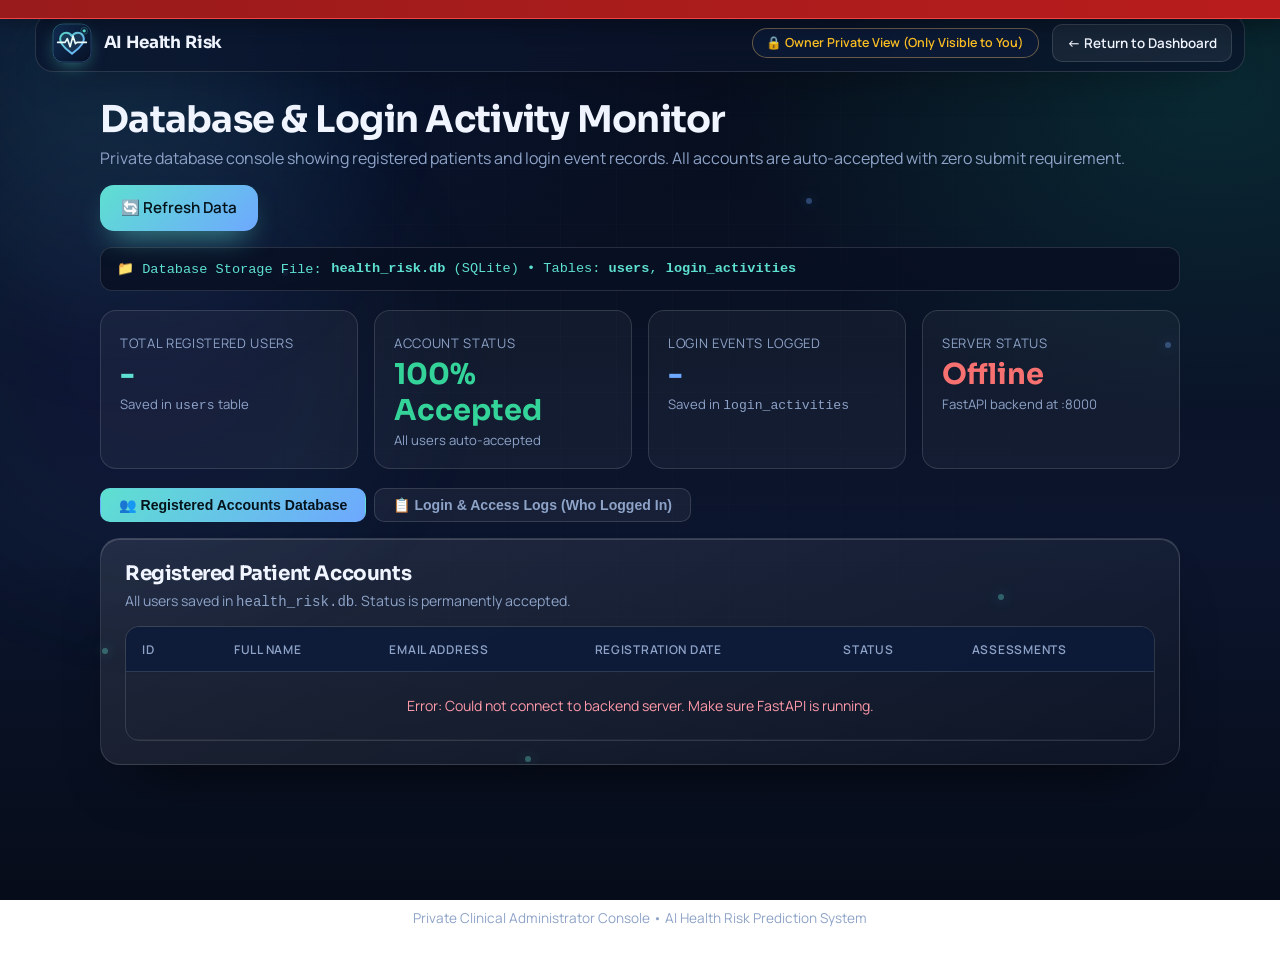
==== commit c184d50e: "fix(deploy): configure Render blueprint, email-validator, CORS regex, and frontend dynamic API injec" ====
--- a/admin.html
+++ b/admin.html
@@ -253,6 +253,7 @@
   </main>
 
   <footer class="site">Private Clinical Administrator Console &bull; AI Health Risk Prediction System</footer>
+  <script src="config.js"></script>
   <script src="api.js"></script>
   <script src="common.js"></script>
   <script src="admin.js"></script>
--- a/style.css
+++ b/style.css
@@ -547,14 +547,162 @@
 }
 
 /* Centered Upload Dropzone Box */
+/* Two Upload Options Grid */
+.vault-upload-options-grid {
+  display: grid;
+  grid-template-columns: repeat(auto-fit, minmax(280px, 1fr));
+  gap: 1.25rem;
+  margin-bottom: 1.25rem;
+}
+
+.vault-option-card {
+  position: relative;
+  display: flex;
+  flex-direction: column;
+  align-items: center;
+  text-align: center;
+  padding: 2.2rem 1.6rem;
+  border-radius: 18px;
+  background: linear-gradient(135deg, rgba(14, 24, 46, 0.75), rgba(8, 16, 34, 0.85));
+  border: 1px solid rgba(94, 224, 208, 0.25);
+  box-shadow: 0 10px 30px rgba(0, 0, 0, 0.35);
+  transition: transform 0.25s var(--ease), border-color 0.25s var(--ease), box-shadow 0.25s var(--ease);
+  cursor: pointer;
+  overflow: hidden;
+}
+
+.vault-option-card:hover {
+  transform: translateY(-4px);
+  border-color: var(--aqua);
+  box-shadow: 0 15px 35px rgba(94, 224, 208, 0.2);
+}
+
+.vault-option-card:focus-visible {
+  outline: 2px solid var(--aqua);
+  outline-offset: 2px;
+}
+
+.vault-option-badge {
+  position: absolute;
+  top: 1rem;
+  right: 1rem;
+  font-size: 0.72rem;
+  font-weight: 700;
+  text-transform: uppercase;
+  letter-spacing: 0.5px;
+  padding: 0.2rem 0.6rem;
+  border-radius: 999px;
+  background: rgba(94, 224, 208, 0.15);
+  color: var(--aqua);
+  border: 1px solid rgba(94, 224, 208, 0.35);
+}
+
+.vault-option-badge.file-badge {
+  background: rgba(110, 168, 255, 0.15);
+  color: #8bb8ff;
+  border-color: rgba(110, 168, 255, 0.35);
+}
+
+.vault-option-icon {
+  width: 64px;
+  height: 64px;
+  border-radius: 18px;
+  display: flex;
+  align-items: center;
+  justify-content: center;
+  margin-bottom: 1.1rem;
+  box-shadow: 0 10px 25px rgba(0, 0, 0, 0.4);
+  transition: transform 0.25s var(--ease);
+}
+
+.vault-option-card:hover .vault-option-icon {
+  transform: scale(1.08);
+}
+
+.camera-icon-glow {
+  background: linear-gradient(135deg, rgba(94, 224, 208, 0.25), rgba(0, 180, 216, 0.25));
+  color: var(--aqua);
+  border: 1px solid rgba(94, 224, 208, 0.4);
+}
+
+.file-icon-glow {
+  background: linear-gradient(135deg, rgba(110, 168, 255, 0.25), rgba(142, 107, 255, 0.25));
+  color: #8bb8ff;
+  border: 1px solid rgba(110, 168, 255, 0.4);
+}
+
+.vault-option-icon svg {
+  width: 32px;
+  height: 32px;
+}
+
+.vault-option-title {
+  font-size: 1.25rem;
+  font-weight: 700;
+  color: var(--text);
+  margin: 0 0 0.5rem;
+}
+
+.vault-option-desc {
+  font-size: 0.88rem;
+  color: var(--mute);
+  line-height: 1.45;
+  margin: 0 0 1.25rem;
+  max-width: 36ch;
+}
+
+.vault-action-btn {
+  pointer-events: auto;
+  font-weight: 700;
+}
+
+/* Minimalist Drag & Drop Strip */
+.vault-drop-strip {
+  display: flex;
+  align-items: center;
+  justify-content: center;
+  gap: 0.6rem;
+  padding: 0.85rem 1.2rem;
+  border: 1.5px dashed rgba(94, 224, 208, 0.3);
+  border-radius: 12px;
+  background: rgba(14, 24, 46, 0.4);
+  color: var(--mute);
+  font-size: 0.88rem;
+  cursor: pointer;
+  transition: all 0.2s var(--ease);
+  text-align: center;
+}
+
+.vault-drop-strip:hover,
+.vault-drop-strip.dragover {
+  border-color: var(--aqua);
+  background: rgba(94, 224, 208, 0.08);
+  color: var(--text);
+  box-shadow: 0 0 20px rgba(94, 224, 208, 0.15);
+}
+
+.vault-source-badge {
+  display: inline-flex;
+  align-items: center;
+  gap: 0.3rem;
+  padding: 0.15rem 0.55rem;
+  border-radius: 6px;
+  font-size: 0.74rem;
+  font-weight: 700;
+  background: rgba(94, 224, 208, 0.15);
+  color: var(--aqua);
+  border: 1px solid rgba(94, 224, 208, 0.35);
+}
+
+/* Legacy dropzone class fallback for backwards compatibility */
 .vault-dropzone-box {
   position: relative;
   display: flex;
   flex-direction: column;
   align-items: center;
   justify-content: center;
-  min-height: 180px;
-  padding: 2rem 1.5rem;
+  min-height: 140px;
+  padding: 1.5rem;
   border: 2px dashed rgba(94, 224, 208, 0.35);
   border-radius: 16px;
   background: rgba(14, 24, 46, 0.45);
@@ -568,42 +716,6 @@
   border-color: var(--aqua);
   background: rgba(94, 224, 208, 0.08);
   box-shadow: 0 0 25px rgba(94, 224, 208, 0.2);
-}
-
-.vault-dropzone-box input[type="file"] {
-  position: absolute;
-  inset: 0;
-  width: 100%;
-  height: 100%;
-  opacity: 0;
-  cursor: pointer;
-  z-index: 5;
-}
-
-.vault-dropzone-icon {
-  width: 52px;
-  height: 52px;
-  border-radius: 14px;
-  background: linear-gradient(135deg, rgba(94,224,208,.2), rgba(110,168,255,.2));
-  color: var(--aqua);
-  display: flex;
-  align-items: center;
-  justify-content: center;
-  margin-bottom: 1rem;
-  box-shadow: 0 8px 20px rgba(0,0,0,.3);
-}
-
-.vault-dropzone-icon svg {
-  width: 28px;
-  height: 28px;
-}
-
-.vault-upload-btn-centered {
-  margin-top: .9rem;
-  pointer-events: none; /* Let parent or input handle click */
-  display: inline-flex;
-  align-items: center;
-  gap: .5rem;
 }
 
 /* File Selected Preview Banner */
@@ -1040,6 +1152,210 @@
   flex-wrap: wrap;
 }
 
+/* Live Camera Viewfinder Modal */
+.camera-modal-overlay {
+  z-index: 10000;
+}
+
+.camera-modal-box {
+  background: #091224;
+  border: 1px solid rgba(94, 224, 208, 0.4);
+  border-radius: 20px;
+  width: 100%;
+  max-width: 680px;
+  max-height: 94vh;
+  display: flex;
+  flex-direction: column;
+  box-shadow: 0 25px 60px rgba(0, 0, 0, 0.9), 0 0 35px rgba(94, 224, 208, 0.2);
+  transform: scale(0.96);
+  transition: transform 0.2s var(--ease);
+  overflow: hidden;
+}
+
+.vault-modal-overlay.active .camera-modal-box {
+  transform: scale(1);
+}
+
+.camera-modal-header {
+  display: flex;
+  justify-content: space-between;
+  align-items: center;
+  padding: 1.1rem 1.4rem;
+  border-bottom: 1px solid var(--edge);
+  background: rgba(14, 24, 46, 0.7);
+}
+
+.camera-live-pulse {
+  width: 10px;
+  height: 10px;
+  border-radius: 50%;
+  background: #00d4aa;
+  box-shadow: 0 0 10px #00d4aa;
+  display: inline-block;
+  animation: pulseGlow 1.5s infinite;
+}
+
+@keyframes pulseGlow {
+  0%, 100% { transform: scale(1); opacity: 1; }
+  50% { transform: scale(1.35); opacity: 0.55; }
+}
+
+.camera-viewfinder-container {
+  position: relative;
+  width: 100%;
+  aspect-ratio: 4 / 3;
+  max-height: 56vh;
+  background: #020610;
+  overflow: hidden;
+  display: flex;
+  align-items: center;
+  justify-content: center;
+}
+
+#camera-video {
+  width: 100%;
+  height: 100%;
+  object-fit: cover;
+  background: #000;
+}
+
+.camera-guide-overlay {
+  position: absolute;
+  inset: 18px;
+  border: 1px dashed rgba(255, 255, 255, 0.25);
+  border-radius: 14px;
+  pointer-events: none;
+  display: flex;
+  align-items: flex-end;
+  justify-content: center;
+  padding-bottom: 14px;
+  box-shadow: inset 0 0 40px rgba(0, 0, 0, 0.55);
+}
+
+.camera-corner {
+  position: absolute;
+  width: 26px;
+  height: 26px;
+  border: 3px solid var(--aqua);
+}
+
+.camera-corner.top-left {
+  top: -2px;
+  left: -2px;
+  border-right: none;
+  border-bottom: none;
+  border-top-left-radius: 8px;
+}
+
+.camera-corner.top-right {
+  top: -2px;
+  right: -2px;
+  border-left: none;
+  border-bottom: none;
+  border-top-right-radius: 8px;
+}
+
+.camera-corner.bottom-left {
+  bottom: -2px;
+  left: -2px;
+  border-right: none;
+  border-top: none;
+  border-bottom-left-radius: 8px;
+}
+
+.camera-corner.bottom-right {
+  bottom: -2px;
+  right: -2px;
+  border-left: none;
+  border-top: none;
+  border-bottom-right-radius: 8px;
+}
+
+.camera-guide-text {
+  font-size: 0.82rem;
+  font-weight: 600;
+  color: #fff;
+  background: rgba(0, 0, 0, 0.7);
+  padding: 0.3rem 0.9rem;
+  border-radius: 999px;
+  backdrop-filter: blur(4px);
+  border: 1px solid rgba(255, 255, 255, 0.15);
+}
+
+.camera-state-overlay {
+  position: absolute;
+  inset: 0;
+  background: rgba(6, 12, 28, 0.94);
+  display: flex;
+  flex-direction: column;
+  align-items: center;
+  justify-content: center;
+  text-align: center;
+  padding: 1.5rem;
+  z-index: 10;
+}
+
+.camera-spinner {
+  width: 44px;
+  height: 44px;
+  border: 3px solid rgba(94, 224, 208, 0.2);
+  border-top-color: var(--aqua);
+  border-radius: 50%;
+  animation: spin 0.8s linear infinite;
+}
+
+.camera-controls-bar {
+  display: flex;
+  align-items: center;
+  justify-content: space-between;
+  padding: 1rem 1.6rem;
+  background: rgba(14, 24, 46, 0.85);
+  border-top: 1px solid var(--edge);
+}
+
+.camera-shutter-wrapper {
+  display: flex;
+  align-items: center;
+  justify-content: center;
+}
+
+.camera-shutter-btn {
+  width: 64px;
+  height: 64px;
+  border-radius: 50%;
+  background: transparent;
+  border: 3px solid var(--aqua);
+  padding: 4px;
+  cursor: pointer;
+  box-shadow: 0 0 20px rgba(94, 224, 208, 0.4);
+  transition: transform 0.15s var(--ease), box-shadow 0.15s var(--ease);
+  display: flex;
+  align-items: center;
+  justify-content: center;
+}
+
+.camera-shutter-btn:hover {
+  transform: scale(1.08);
+  box-shadow: 0 0 30px rgba(94, 224, 208, 0.7);
+}
+
+.camera-shutter-btn:active {
+  transform: scale(0.92);
+}
+
+.camera-shutter-inner {
+  width: 100%;
+  height: 100%;
+  border-radius: 50%;
+  background: var(--aqua);
+  box-shadow: 0 0 12px rgba(94, 224, 208, 0.8);
+  transition: transform 0.1s;
+}
+
+.camera-shutter-btn:active .camera-shutter-inner {
+  transform: scale(0.85);
+}
+
 /* Structured Priority Table Layout */
 .structured-summary-table {
   width: 100%;
@@ -1177,6 +1493,29 @@
 .btn-logout:hover {
   background: rgba(255, 93, 120, 0.22);
   border-color: var(--risk-crit);
+  color: #fff;
+  transform: translateY(-1px);
+}
+
+.btn-login-nav {
+  min-height: 36px;
+  padding: 0 .95rem;
+  font-size: .84rem;
+  border-radius: var(--radius-sm);
+  background: rgba(94, 224, 208, 0.12);
+  border: 1px solid rgba(94, 224, 208, 0.4);
+  color: var(--primary);
+  display: inline-flex;
+  align-items: center;
+  gap: .4rem;
+  text-decoration: none;
+  font-weight: 600;
+  transition: all var(--trans-fast);
+}
+
+.btn-login-nav:hover {
+  background: rgba(94, 224, 208, 0.24);
+  border-color: var(--primary);
   color: #fff;
   transform: translateY(-1px);
 }
@@ -2278,3 +2617,869 @@
   color: #fca5a5;
 }
 
+/* ============================================================
+   HEALTHBRIDGE AI: TIMELINE, BRIEFINGS, SHARING & PRINT STYLES
+   ============================================================ */
+
+/* 1. Timeline Styles */
+.timeline-filter-bar {
+  display: flex;
+  align-items: center;
+  gap: .5rem;
+  overflow-x: auto;
+  padding: .7rem 0 1.2rem;
+  margin-bottom: 1.5rem;
+  border-bottom: 1px solid var(--border-subtle);
+}
+
+.timeline-filter-btn {
+  background: rgba(14, 28, 58, 0.7);
+  border: 1px solid var(--border-card);
+  color: var(--text-secondary);
+  border-radius: var(--radius-pill);
+  padding: .45rem .95rem;
+  font-size: .84rem;
+  font-weight: 600;
+  cursor: pointer;
+  white-space: nowrap;
+  transition: all .2s;
+}
+
+.timeline-filter-btn:hover {
+  background: rgba(94, 224, 208, 0.12);
+  border-color: var(--primary);
+  color: var(--text-main);
+}
+
+.timeline-filter-btn.active {
+  background: var(--primary);
+  color: #060c19;
+  border-color: var(--primary);
+  font-weight: 700;
+}
+
+.timeline-feed {
+  position: relative;
+  padding-left: 2rem;
+  margin-left: 1rem;
+  border-left: 2px solid rgba(94, 224, 208, 0.25);
+}
+
+.timeline-node {
+  position: relative;
+  margin-bottom: 2rem;
+  animation: fadeIn .3s ease;
+}
+
+.timeline-node::before {
+  content: "";
+  position: absolute;
+  left: -2.45rem;
+  top: 1rem;
+  width: 14px;
+  height: 14px;
+  border-radius: 50%;
+  background: var(--surface);
+  border: 2px solid var(--primary);
+  box-shadow: 0 0 10px rgba(94, 224, 208, 0.4);
+}
+
+.timeline-node.type-assessment::before { border-color: #38bdf8; box-shadow: 0 0 10px rgba(56, 189, 248, 0.4); }
+.timeline-node.type-symptom::before { border-color: #fbbf24; box-shadow: 0 0 10px rgba(251, 191, 36, 0.4); }
+.timeline-node.type-prescription::before { border-color: #34d399; box-shadow: 0 0 10px rgba(52, 211, 153, 0.4); }
+.timeline-node.type-allergy::before { border-color: #f87171; box-shadow: 0 0 10px rgba(248, 113, 113, 0.4); }
+.timeline-node.type-briefing::before { border-color: #a78bfa; box-shadow: 0 0 10px rgba(167, 139, 250, 0.4); }
+
+.timeline-card {
+  padding: 1.4rem 1.6rem;
+  border-radius: var(--radius-md);
+  background: linear-gradient(135deg, rgba(14, 26, 54, 0.85), rgba(8, 16, 34, 0.95));
+  border: 1px solid var(--border-card);
+  transition: transform .2s, border-color .2s;
+}
+
+.timeline-card:hover {
+  transform: translateY(-2px);
+  border-color: rgba(94, 224, 208, 0.4);
+}
+
+.timeline-card-header {
+  display: flex;
+  justify-content: space-between;
+  align-items: flex-start;
+  gap: 1rem;
+  margin-bottom: .6rem;
+  flex-wrap: wrap;
+}
+
+.timeline-date {
+  font-size: .8rem;
+  color: var(--text-muted);
+  font-weight: 500;
+}
+
+/* 2. Doctor Briefing Styles */
+.briefing-editor {
+  display: flex;
+  flex-direction: column;
+  gap: 1.5rem;
+}
+
+.briefing-section-box {
+  background: rgba(8, 16, 34, 0.7);
+  border: 1px solid var(--border-card);
+  border-radius: 14px;
+  padding: 1.4rem;
+}
+
+.briefing-section-box h3 {
+  margin: 0 0 .8rem;
+  font-size: 1.05rem;
+  color: var(--primary);
+  display: flex;
+  align-items: center;
+  gap: .5rem;
+}
+
+.briefing-textarea {
+  width: 100%;
+  box-sizing: border-box;
+  font-family: inherit;
+  font-size: .92rem;
+  line-height: 1.5;
+  color: var(--text-main);
+  background: rgba(14, 28, 58, 0.6);
+  border: 1px solid var(--border-subtle);
+  border-radius: 10px;
+  padding: .8rem 1rem;
+  min-height: 90px;
+  resize: vertical;
+}
+
+.briefing-textarea:focus {
+  outline: none;
+  border-color: var(--primary);
+  box-shadow: 0 0 0 2px rgba(94, 224, 208, 0.2);
+}
+
+.briefing-action-bar {
+  display: flex;
+  align-items: center;
+  justify-content: space-between;
+  gap: 1rem;
+  flex-wrap: wrap;
+  padding: 1rem 0;
+  border-top: 1px solid var(--border-subtle);
+  margin-top: 1rem;
+}
+
+/* 3. Share Modal & Card */
+.share-code-box {
+  background: rgba(6, 12, 25, 0.95);
+  border: 1px solid var(--primary);
+  border-radius: 12px;
+  padding: .9rem 1.1rem;
+  display: flex;
+  align-items: center;
+  justify-content: space-between;
+  gap: .8rem;
+  word-break: break-all;
+  font-family: ui-monospace, monospace;
+  font-size: .88rem;
+  color: var(--primary);
+  margin: 1rem 0;
+}
+
+/* 4. Print Media Styles (Clean A4 Doctor Summary) */
+@media print {
+  body {
+    background: #ffffff !important;
+    color: #111827 !important;
+    font-size: 11pt !important;
+  }
+  .topbar, .site, .bg, .orb-float, .welcome-cta-group, .briefing-action-bar, .modal-overlay, #menu, .timeline-filter-bar, button, .btn {
+    display: none !important;
+  }
+  .container {
+    max-width: 100% !important;
+    margin: 0 !important;
+    padding: 0 !important;
+  }
+  .glass, .clinical-form-card, .briefing-section-box, .timeline-card {
+    background: #ffffff !important;
+    border: 1px solid #d1d5db !important;
+    box-shadow: none !important;
+    color: #111827 !important;
+    page-break-inside: avoid;
+    margin-bottom: 1rem !important;
+  }
+  .briefing-textarea {
+    border: none !important;
+    background: transparent !important;
+    color: #111827 !important;
+    resize: none !important;
+    padding: 0 !important;
+  }
+  .print-only-header {
+    display: block !important;
+    border-bottom: 2px solid #0f766e;
+    padding-bottom: 1rem;
+    margin-bottom: 1.5rem;
+  }
+  .print-only-header h1 {
+    font-size: 18pt !important;
+    color: #0f766e !important;
+    margin: 0 0 .3rem !important;
+  }
+}
+
+/* ============================================================
+   EXERCISE RECOMMENDATIONS COMPONENT STYLES
+   ============================================================ */
+.exercise-section {
+  display: flex;
+  flex-direction: column;
+  gap: 1.2rem;
+  margin-top: 1.5rem;
+}
+
+.exercise-alert {
+  padding: 1.25rem 1.5rem;
+  border-radius: 16px;
+  position: relative;
+  overflow: hidden;
+  backdrop-filter: blur(16px);
+  -webkit-backdrop-filter: blur(16px);
+}
+
+.exercise-alert-danger {
+  background: rgba(239, 68, 68, 0.12);
+  border: 1px solid rgba(239, 68, 68, 0.4);
+  box-shadow: 0 8px 32px -8px rgba(239, 68, 68, 0.25);
+}
+
+.exercise-alert-caution {
+  background: rgba(245, 158, 11, 0.12);
+  border: 1px solid rgba(245, 158, 11, 0.4);
+  box-shadow: 0 8px 32px -8px rgba(245, 158, 11, 0.25);
+}
+
+.exercise-alert-cleared {
+  background: rgba(16, 185, 129, 0.10);
+  border: 1px solid rgba(16, 185, 129, 0.35);
+  box-shadow: 0 8px 32px -8px rgba(16, 185, 129, 0.2);
+}
+
+.exercise-alert-header {
+  display: flex;
+  align-items: center;
+  gap: 0.75rem;
+  font-weight: 700;
+  font-size: 1.05rem;
+  margin-bottom: 0.5rem;
+}
+
+.exercise-alert-danger .exercise-alert-header {
+  color: #fca5a5;
+}
+
+.exercise-alert-caution .exercise-alert-header {
+  color: #fde68a;
+}
+
+.exercise-alert-cleared .exercise-alert-header {
+  color: #6ee7b7;
+}
+
+.exercise-alert-text {
+  font-size: 0.92rem;
+  line-height: 1.55;
+  color: #f1f5f9;
+  margin: 0;
+}
+
+.exercise-triggers-wrap {
+  display: flex;
+  flex-wrap: wrap;
+  gap: 0.5rem;
+  margin-top: 0.85rem;
+}
+
+.exercise-trigger-tag {
+  display: inline-flex;
+  align-items: center;
+  gap: 0.35rem;
+  padding: 0.25rem 0.65rem;
+  border-radius: 999px;
+  font-size: 0.78rem;
+  font-weight: 600;
+  background: rgba(239, 68, 68, 0.2);
+  border: 1px solid rgba(239, 68, 68, 0.35);
+  color: #fecaca;
+}
+
+.exercise-trigger-tag.caution {
+  background: rgba(245, 158, 11, 0.2);
+  border: 1px solid rgba(245, 158, 11, 0.35);
+  color: #fef08a;
+}
+
+.exercise-influence-card {
+  padding: 1.25rem 1.5rem;
+  border-radius: 16px;
+  background: linear-gradient(135deg, rgba(30, 41, 59, 0.7), rgba(15, 23, 42, 0.85));
+  border: 1px solid rgba(148, 163, 184, 0.15);
+}
+
+.exercise-influence-header {
+  display: flex;
+  align-items: center;
+  justify-content: space-between;
+  flex-wrap: wrap;
+  gap: 0.75rem;
+  margin-bottom: 0.75rem;
+}
+
+.exercise-band-badge {
+  display: inline-flex;
+  align-items: center;
+  gap: 0.4rem;
+  padding: 0.3rem 0.75rem;
+  border-radius: 999px;
+  font-size: 0.8rem;
+  font-weight: 700;
+  background: rgba(14, 165, 233, 0.15);
+  border: 1px solid rgba(14, 165, 233, 0.4);
+  color: #38bdf8;
+  letter-spacing: 0.02em;
+}
+
+.exercise-influence-body {
+  font-size: 0.9rem;
+  line-height: 1.6;
+  color: #cbd5e1;
+  margin: 0;
+}
+
+.exercise-cards-grid {
+  display: grid;
+  grid-template-columns: repeat(auto-fill, minmax(320px, 1fr));
+  gap: 1.25rem;
+  margin-top: 0.5rem;
+}
+
+.exercise-card {
+  padding: 1.4rem;
+  border-radius: 16px;
+  background: rgba(15, 23, 42, 0.75);
+  border: 1px solid rgba(148, 163, 184, 0.18);
+  display: flex;
+  flex-direction: column;
+  gap: 1rem;
+  transition: transform 0.25s cubic-bezier(0.16, 1, 0.3, 1), box-shadow 0.25s, border-color 0.25s;
+}
+
+.exercise-card:hover {
+  transform: translateY(-3px);
+  border-color: rgba(56, 189, 248, 0.4);
+  box-shadow: 0 12px 32px -8px rgba(14, 165, 233, 0.2);
+}
+
+.exercise-card-header {
+  display: flex;
+  justify-content: space-between;
+  align-items: flex-start;
+  gap: 0.75rem;
+  flex-wrap: wrap;
+}
+
+.exercise-name {
+  font-size: 1.15rem;
+  font-weight: 700;
+  color: #f8fafc;
+  margin: 0.3rem 0 0;
+  line-height: 1.35;
+}
+
+.exercise-category-chip {
+  font-size: 0.72rem;
+  font-weight: 700;
+  text-transform: uppercase;
+  letter-spacing: 0.04em;
+  color: #38bdf8;
+}
+
+.exercise-intensity-badge {
+  padding: 0.25rem 0.65rem;
+  border-radius: 999px;
+  font-size: 0.75rem;
+  font-weight: 600;
+  background: rgba(148, 163, 184, 0.12);
+  border: 1px solid rgba(148, 163, 184, 0.25);
+  color: #e2e8f0;
+  white-space: nowrap;
+}
+
+.exercise-reason-box {
+  font-size: 0.88rem;
+  line-height: 1.5;
+  color: #94a3b8;
+  padding: 0.6rem 0.8rem;
+  border-radius: 8px;
+  background: rgba(2, 6, 23, 0.4);
+  border-left: 3px solid #38bdf8;
+}
+
+.exercise-instructions-box {
+  font-size: 0.88rem;
+  line-height: 1.55;
+  color: #e2e8f0;
+}
+
+.exercise-metrics-strip {
+  display: grid;
+  grid-template-columns: 1fr 1fr;
+  gap: 0.5rem;
+  padding: 0.8rem 0;
+  border-top: 1px solid rgba(148, 163, 184, 0.12);
+  border-bottom: 1px solid rgba(148, 163, 184, 0.12);
+}
+
+.exercise-metric-chip {
+  display: flex;
+  flex-direction: column;
+  gap: 0.15rem;
+}
+
+.exercise-metric-label {
+  font-size: 0.7rem;
+  font-weight: 600;
+  color: #64748b;
+  text-transform: uppercase;
+  letter-spacing: 0.05em;
+}
+
+.exercise-metric-val {
+  font-size: 0.84rem;
+  font-weight: 600;
+  color: #f1f5f9;
+}
+
+.exercise-precaution-callout {
+  font-size: 0.82rem;
+  line-height: 1.45;
+  color: #cbd5e1;
+  padding: 0.65rem 0.85rem;
+  border-radius: 8px;
+  background: rgba(245, 158, 11, 0.08);
+  border: 1px solid rgba(245, 158, 11, 0.2);
+  margin-top: auto;
+}
+
+.exercise-guidelines-box {
+  padding: 1.25rem 1.5rem;
+  border-radius: 16px;
+  background: rgba(15, 23, 42, 0.6);
+  border: 1px solid rgba(148, 163, 184, 0.15);
+}
+
+.exercise-guidelines-list {
+  list-style: none;
+  padding: 0;
+  margin: 0.75rem 0 0;
+  display: flex;
+  flex-direction: column;
+  gap: 0.6rem;
+}
+
+.exercise-guidelines-list li {
+  display: flex;
+  align-items: flex-start;
+  gap: 0.6rem;
+  font-size: 0.88rem;
+  line-height: 1.5;
+  color: #cbd5e1;
+}
+
+.exercise-guidelines-list li svg {
+  width: 18px;
+  height: 18px;
+  color: #38bdf8;
+  flex-shrink: 0;
+  margin-top: 0.15rem;
+}
+
+/* Recommendation Page Section Navigation Bar */
+.rec-section-nav {
+  display: flex;
+  flex-wrap: wrap;
+  gap: 0.6rem;
+  padding: 0.75rem 0.25rem;
+  margin: 0.5rem 0 1.25rem;
+  border-bottom: 1px solid var(--edge);
+}
+
+.rec-nav-pill {
+  display: inline-flex;
+  align-items: center;
+  gap: 0.4rem;
+  padding: 0.45rem 0.95rem;
+  border-radius: 999px;
+  font-size: 0.84rem;
+  font-weight: 600;
+  color: var(--text-secondary);
+  background: rgba(255, 255, 255, 0.05);
+  border: 1px solid var(--edge);
+  text-decoration: none;
+  transition: all 0.2s cubic-bezier(0.16, 1, 0.3, 1);
+}
+
+.rec-nav-pill:hover {
+  color: #f8fafc;
+  background: rgba(56, 189, 248, 0.15);
+  border-color: rgba(56, 189, 248, 0.4);
+  transform: translateY(-1px);
+}
+
+.rec-nav-pill.active-pill {
+  color: #38bdf8;
+  background: rgba(14, 165, 233, 0.18);
+  border-color: rgba(56, 189, 248, 0.5);
+  box-shadow: 0 0 16px -4px rgba(14, 165, 233, 0.4);
+}
+
+/* Contraindicated Exercise Suppression Box */
+.exercise-suppressed-box {
+  padding: 1.5rem;
+  border-radius: 16px;
+  background: rgba(239, 68, 68, 0.08);
+  border: 1px solid rgba(239, 68, 68, 0.35);
+  box-shadow: 0 8px 32px -8px rgba(239, 68, 68, 0.2);
+  margin-top: 0.5rem;
+}
+
+.exercise-suppressed-title {
+  display: flex;
+  align-items: center;
+  gap: 0.75rem;
+}
+
+/* Stop Exercising Immediately Warning Card */
+.exercise-stop-card {
+  padding: 1.3rem 1.6rem;
+  border-radius: 16px;
+  background: rgba(239, 68, 68, 0.08);
+  border: 1px solid rgba(239, 68, 68, 0.35);
+  box-shadow: 0 10px 32px -8px rgba(239, 68, 68, 0.22);
+  margin-top: 1.25rem;
+}
+
+.exercise-stop-header {
+  display: flex;
+  align-items: center;
+  gap: 0.6rem;
+  color: #fca5a5;
+  font-weight: 700;
+  font-size: 1.05rem;
+  margin-bottom: 0.5rem;
+}
+
+.exercise-stop-header svg {
+  width: 22px;
+  height: 22px;
+  color: #ef4444;
+  flex-shrink: 0;
+}
+
+.exercise-stop-list {
+  display: grid;
+  grid-template-columns: repeat(auto-fit, minmax(280px, 1fr));
+  gap: 0.5rem 1.25rem;
+  padding: 0;
+  margin: 0.6rem 0 0;
+  list-style: none;
+}
+
+.exercise-stop-list li {
+  display: flex;
+  align-items: flex-start;
+  gap: 0.5rem;
+  font-size: 0.86rem;
+  color: #fecaca;
+  line-height: 1.45;
+}
+
+.exercise-stop-list li svg {
+  width: 16px;
+  height: 16px;
+  color: #f87171;
+  flex-shrink: 0;
+  margin-top: 0.2rem;
+}
+
+/* Activity Illustration Icon Badge */
+.exercise-icon-badge {
+  width: 44px;
+  height: 44px;
+  border-radius: 12px;
+  display: flex;
+  align-items: center;
+  justify-content: center;
+  background: rgba(56, 189, 248, 0.12);
+  border: 1px solid rgba(56, 189, 248, 0.28);
+  color: #38bdf8;
+  flex-shrink: 0;
+}
+
+.exercise-icon-badge svg {
+  width: 24px;
+  height: 24px;
+}
+
+/* Refresh Plan Button */
+.btn-refresh-plan {
+  display: inline-flex;
+  align-items: center;
+  gap: 0.45rem;
+  padding: 0.45rem 1rem;
+  border-radius: 999px;
+  font-size: 0.82rem;
+  font-weight: 600;
+  color: var(--aqua);
+  background: rgba(94, 224, 208, 0.1);
+  border: 1px solid rgba(94, 224, 208, 0.3);
+  cursor: pointer;
+  transition: all 0.2s cubic-bezier(0.16, 1, 0.3, 1);
+}
+
+.btn-refresh-plan:hover {
+  background: rgba(94, 224, 208, 0.22);
+  border-color: var(--aqua);
+  transform: translateY(-1px);
+  box-shadow: 0 4px 16px -2px rgba(94, 224, 208, 0.3);
+}
+
+.btn-refresh-plan svg {
+  width: 15px;
+  height: 15px;
+  transition: transform 0.3s ease;
+}
+
+.btn-refresh-plan.spinning svg {
+  animation: spin 0.8s linear infinite;
+}
+
+/* ============================================================
+   3-TIER EXERCISE PLANS & TAB SWITCHER STYLES
+   ============================================================ */
+
+.exercise-plan-tabs {
+  display: flex;
+  gap: 0.75rem;
+  margin: 1.25rem 0 1rem;
+  flex-wrap: wrap;
+}
+
+.exercise-plan-tab {
+  flex: 1 1 200px;
+  display: flex;
+  flex-direction: column;
+  align-items: flex-start;
+  padding: 0.9rem 1.15rem;
+  border-radius: 14px;
+  background: rgba(15, 23, 42, 0.65);
+  border: 1px solid rgba(148, 163, 184, 0.18);
+  color: var(--text-secondary);
+  cursor: pointer;
+  transition: all 0.25s cubic-bezier(0.16, 1, 0.3, 1);
+  text-align: left;
+  position: relative;
+  overflow: hidden;
+}
+
+.exercise-plan-tab:hover {
+  background: rgba(30, 41, 59, 0.85);
+  border-color: rgba(56, 189, 248, 0.4);
+  transform: translateY(-2px);
+  box-shadow: 0 8px 24px -6px rgba(14, 165, 233, 0.2);
+}
+
+.exercise-plan-tab.active {
+  background: linear-gradient(135deg, rgba(14, 165, 233, 0.15), rgba(94, 224, 208, 0.12));
+  border-color: var(--aqua);
+  color: #f8fafc;
+  box-shadow: 0 0 20px -4px rgba(94, 224, 208, 0.3);
+}
+
+.exercise-plan-tab-title {
+  display: flex;
+  align-items: center;
+  gap: 0.45rem;
+  font-size: 0.98rem;
+  font-weight: 700;
+  color: #f1f5f9;
+}
+
+.exercise-plan-tab.active .exercise-plan-tab-title {
+  color: var(--aqua);
+}
+
+.exercise-plan-tab-sub {
+  font-size: 0.78rem;
+  color: var(--mute);
+  margin-top: 0.25rem;
+  line-height: 1.35;
+}
+
+.plan-tab-badge {
+  display: inline-flex;
+  align-items: center;
+  gap: 0.25rem;
+  font-size: 0.7rem;
+  font-weight: 700;
+  padding: 0.15rem 0.55rem;
+  border-radius: 999px;
+  background: linear-gradient(135deg, rgba(245, 158, 11, 0.25), rgba(234, 179, 8, 0.2));
+  border: 1px solid rgba(245, 158, 11, 0.45);
+  color: #fde68a;
+  margin-bottom: 0.35rem;
+  letter-spacing: 0.02em;
+}
+
+.exercise-plan-banner {
+  padding: 1.15rem 1.4rem;
+  border-radius: 14px;
+  background: rgba(15, 23, 42, 0.5);
+  border: 1px solid rgba(148, 163, 184, 0.16);
+  margin-bottom: 1.25rem;
+}
+
+.exercise-plan-banner-top {
+  display: flex;
+  align-items: center;
+  justify-content: space-between;
+  flex-wrap: wrap;
+  gap: 0.6rem;
+  margin-bottom: 0.4rem;
+}
+
+.exercise-plan-banner-title {
+  font-size: 1.15rem;
+  font-weight: 700;
+  color: #f8fafc;
+  margin: 0;
+}
+
+.exercise-plan-banner-tagline {
+  font-size: 0.88rem;
+  color: var(--text-secondary);
+  margin: 0.2rem 0 0.5rem;
+}
+
+.exercise-plan-banner-why {
+  display: flex;
+  align-items: flex-start;
+  gap: 0.5rem;
+  font-size: 0.86rem;
+  line-height: 1.45;
+  color: #cbd5e1;
+  background: rgba(2, 6, 23, 0.4);
+  padding: 0.55rem 0.85rem;
+  border-radius: 8px;
+  border-left: 3px solid var(--aqua);
+}
+
+.exercise-plan-advisory {
+  display: flex;
+  align-items: flex-start;
+  gap: 0.6rem;
+  margin-top: 0.75rem;
+  padding: 0.75rem 1rem;
+  border-radius: 10px;
+  background: rgba(245, 158, 11, 0.12);
+  border: 1px solid rgba(245, 158, 11, 0.35);
+  color: #fef08a;
+  font-size: 0.86rem;
+  line-height: 1.5;
+}
+
+.exercise-card-media {
+  width: 100%;
+  height: 180px;
+  border-radius: 12px;
+  background: linear-gradient(135deg, rgba(30, 41, 59, 0.5), rgba(15, 23, 42, 0.7));
+  border: 1px solid rgba(148, 163, 184, 0.12);
+  display: flex;
+  align-items: center;
+  justify-content: center;
+  overflow: hidden;
+  padding: 0.75rem;
+  box-sizing: border-box;
+}
+
+.exercise-card-img {
+  width: 100%;
+  height: 100%;
+  object-fit: contain;
+  transition: transform 0.3s ease;
+}
+
+.exercise-card:hover .exercise-card-img {
+  transform: scale(1.04);
+}
+
+.exercise-metrics-grid {
+  display: grid;
+  grid-template-columns: repeat(2, 1fr);
+  gap: 0.6rem;
+  padding: 0.75rem;
+  border-radius: 10px;
+  background: rgba(2, 6, 23, 0.4);
+  border: 1px solid rgba(148, 163, 184, 0.1);
+}
+
+.exercise-metric-cell {
+  display: flex;
+  flex-direction: column;
+  gap: 0.15rem;
+}
+
+.exercise-metric-cell-lbl {
+  font-size: 0.7rem;
+  font-weight: 700;
+  color: var(--mute);
+  text-transform: uppercase;
+  letter-spacing: 0.04em;
+}
+
+.exercise-metric-cell-val {
+  font-size: 0.84rem;
+  font-weight: 600;
+  color: #f1f5f9;
+  line-height: 1.35;
+}
+
+.exercise-instructions-card {
+  font-size: 0.88rem;
+  line-height: 1.55;
+  color: #f1f5f9;
+  background: rgba(15, 23, 42, 0.4);
+  padding: 0.65rem 0.85rem;
+  border-radius: 8px;
+  border-left: 3px solid #38bdf8;
+}
+
+.exercise-safety-tip-box {
+  display: flex;
+  align-items: flex-start;
+  gap: 0.5rem;
+  padding: 0.65rem 0.85rem;
+  border-radius: 8px;
+  background: rgba(16, 185, 129, 0.08);
+  border: 1px solid rgba(16, 185, 129, 0.25);
+  font-size: 0.82rem;
+  line-height: 1.45;
+  color: #a7f3d0;
+}
+
+
